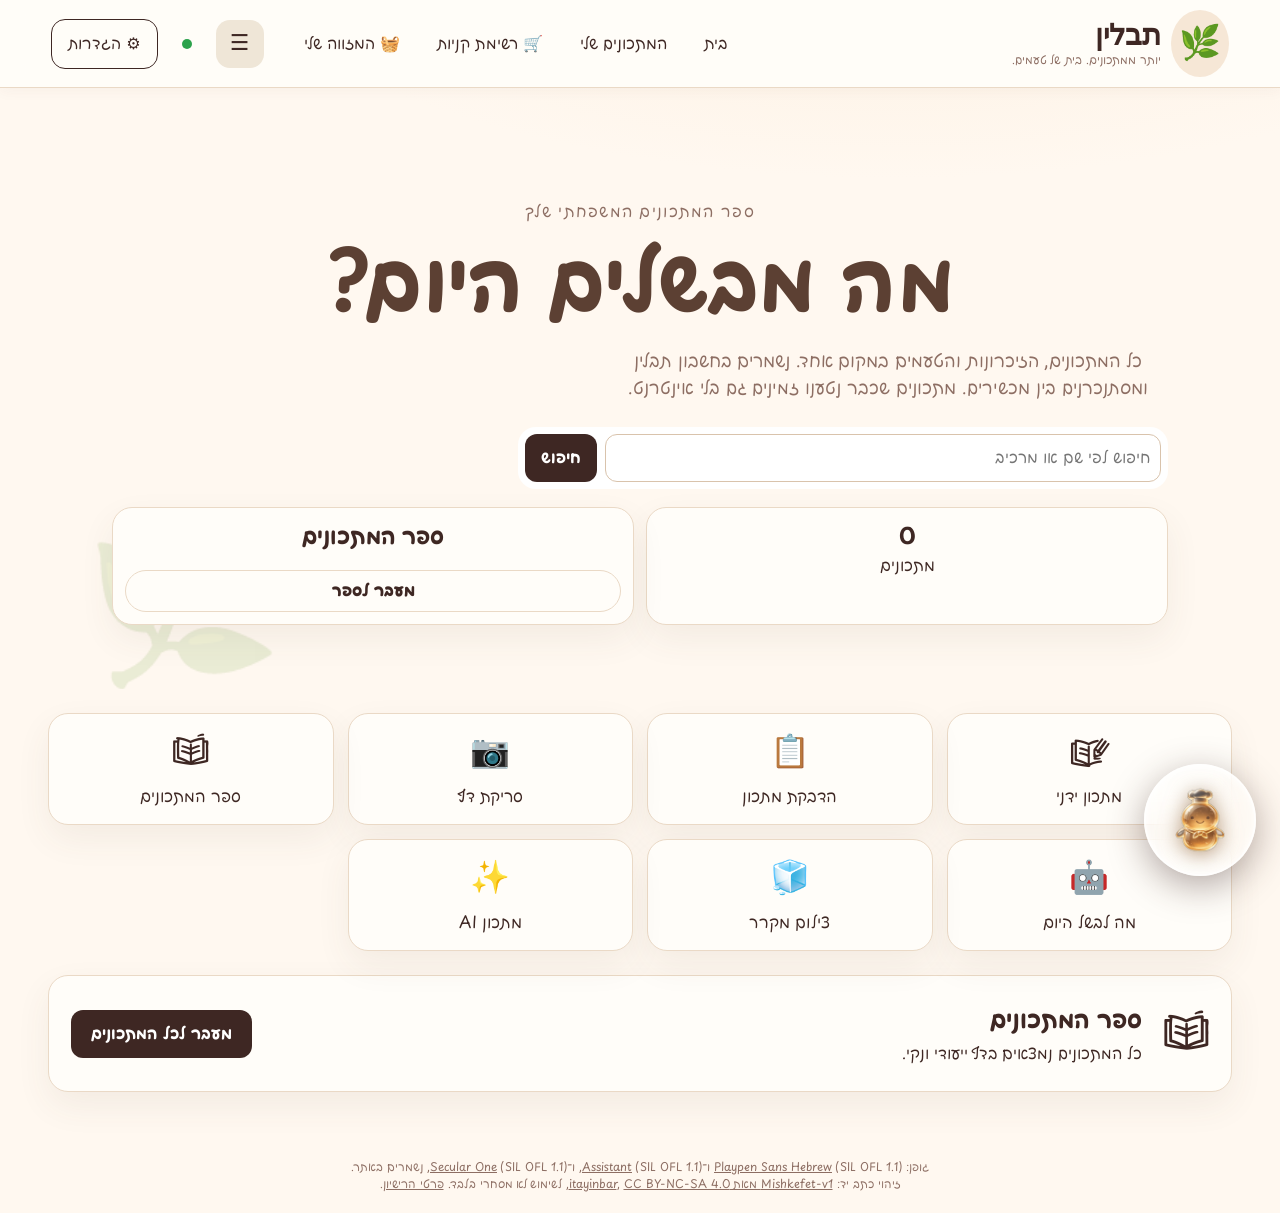
==== public/index.html @ c37a514f "v78 production baseline (deployed 2026-10-04 via wrangler; AI, chat, fridge scan, voice, mascot FAB)" ====
<!doctype html><html lang="he" dir="rtl"><head><meta charset="utf-8"><meta name="viewport" content="width=device-width,initial-scale=1,viewport-fit=cover"><meta name="theme-color" content="#3E2723"><meta name="description" content="תבלין - ספר המתכונים המשפחתי שלך"><title>תבלין | בית של טעמים</title><link rel="manifest" href="4-manifest.webmanifest"><link rel="icon" href="5-icon.svg"><link rel="stylesheet" href="2-style.css?v=79"><link rel="preload" href="fonts/PlaypenSansHebrew.ttf" as="font" type="font/ttf" crossorigin><link rel="preload" href="assets/mascot.webp?v=79" as="image"><link rel="preload" href="assets/mascot-blink.webp?v=79" as="image"></head><body>
<header class="top"><button class="brand" data-view="home" aria-label="בית"><span class="logo">🌿</span><span><b>תבלין</b><small>יותר ממתכונים. בית של טעמים.</small></span></button><nav><button data-view="home">בית</button><button data-view="library">המתכונים שלי</button><button data-view="shopping">🛒 רשימת קניות</button><button data-view="inventory">🧺 המזווה שלי</button></nav><button id="appMenuBtn" class="appMenuBtn" aria-label="תפריט">☰</button><dialog id="appMenu"><div class="appMenuPanel"><div class="dlgHead"><h2>כל האפשרויות</h2><button id="closeAppMenu">✕</button></div><details open><summary>מתכונים</summary><button data-menu-view="library">ספר המתכונים</button><button data-menu-view="planner">🗓️ תכנון ארוחות שבועי</button><button data-menu-view="shopping">רשימת קניות</button><button data-menu-view="inventory">מה יש בבית</button><button data-menu-action="addMenu">הוספת מתכון</button><button data-menu-action="trash">סל המחזור</button></details><details><summary>בישול</summary><button data-menu-action="resume">חזרה לבישול פעיל</button><p>במסך הבישול: כל המתכון, שלב אחרי שלב, הכי מפורט וטיימרים.</p></details><details><summary>כלים</summary><button data-menu-view="backup">גיבוי ושחזור</button><button data-menu-settings>הגדרות וערכות נושא</button></details><details><summary>מצב האפליקציה</summary><button data-menu-network>בדיקת חיבור לרשת</button><p>העיגול הירוק/האדום בראש המסך מציג את מצב החיבור.</p></details></div></dialog><button id="networkStatus" class="networkDot" aria-label="מצב רשת" title="מצב רשת"></button><button id="settingsBtn" class="ghost">⚙ הגדרות</button><button id="installBtn" class="ghost" hidden>התקנה</button></header>
<main id="app" tabindex="-1"><div class="skelWrap" aria-hidden="true"><div class="skel"></div><div class="skel"></div><div class="skel"></div><div class="skel"></div></div><p class="muted">טוען את תבלין…</p></main><div id="toast" role="status"></div>
<button id="aiFab" class="aiFab" aria-label="עוזר חכם — צ׳אט מתכונים"><img src="assets/mascot.webp?v=79" alt="עוזר חכם"></button>
<div id="aiPopup" class="aiPopup" hidden><div class="aiPopupHead"><img src="assets/mascot.webp?v=79" alt="" class="aiPopupMascot"><div><b>אני העוזר החכם</b><small>עוזר רק בענייני מתכונים ואוכל 🍳</small></div><button id="aiPopupClose" aria-label="סגירת צ׳אט">✕</button></div><div id="aiPopupLog" class="chatLog"><div class="bubble ai">היי! אני העוזר החכם של תבלין 🍳<br>אני עוזר <b>רק</b> בענייני מתכונים ואוכל.</div></div><div class="aiPopupInput"><input id="aiPopupField" placeholder="שאלו על מתכונים..." autocomplete="off"><button class="primary" id="aiPopupSend">שליחה</button></div></div>
<dialog id="recipeDialog"><form id="recipeForm"><div class="dlgHead"><h2 id="formTitle">מתכון חדש</h2><button type="button" data-close>← חזרה</button></div><input type="hidden" name="id"><label>שם המתכון *<input name="name" required autocomplete="off"></label><div class="two"><label>סוג<select name="category"><option>ארוחות עיקריות</option><option>דגים</option><option>מרקים</option><option>סלטים ותוספות</option><option>מאפים ופשטידות</option><option>עוגות וקינוחים</option><option>ארוחות בוקר</option><option>ילדים</option><option>שבת וחגים</option><option>אחר</option></select></label><label>זמן בדקות<input name="minutes" type="number" min="0" max="1440" value="30"></label></div><label>תמונה<input name="photo" type="file" accept="image/*"></label><label>מרכיבים - שורה לכל מרכיב *<textarea name="ingredients" rows="7" required></textarea></label><div id="missBox"></div><div class="row"><input id="subInput" placeholder="מרכיב לחיפוש תחליף (למשל: שמנת מתוקה)" autocomplete="off"><button type="button" id="subBtn">💡 תחליפים</button></div><div id="subResult"></div><label>שלבי הכנה - שורה לכל שלב *<textarea name="steps" rows="7" required></textarea></label><label>הערות<textarea name="notes" rows="3"></textarea></label><div class="formActions"><button type="button" class="danger" id="deleteRecipe" hidden>מחיקה</button><button class="primary" type="submit">שמירת המתכון</button></div><p class="autosave">הטיוטה נשמרת אוטומטית במכשיר</p></form></dialog>
<dialog id="pasteDialog"><form id="pasteForm"><div class="dlgHead"><h2>הדבקת מתכון</h2><button type="button" data-close>← חזרה</button></div><p>הדביקו מתכון. לפני השמירה תוכלו לבדוק ולתקן את המבנה.</p><textarea name="raw" rows="16" placeholder="שם המתכון&#10;&#10;מרכיבים:&#10;...&#10;&#10;אופן הכנה:&#10;..." required></textarea><button class="primary">המשך לבדיקה</button></form></dialog>
<dialog id="scanDialog"><form id="scanForm"><div class="dlgHead"><h2>סריקה ובדיקה</h2><button type="button" data-close>← חזרה</button></div><p>התמונה מעובדת במכשיר בלבד. הטקסט הוא טיוטה לעריכה ולא נשמר לפני אישור שלך.</p><div class="scanChoices"><label class="upload">🗂️ בחירת קובץ<input name="scanFile" type="file" accept="image/*"></label><label class="upload">📷 צילום במצלמה<input name="scanCamera" type="file" accept="image/*" capture="environment"></label></div><label><input id="scanHandwriting" type="checkbox"> זה דף בכתב יד - נסה זיהוי ניסיוני (הורדה ראשונה כ-70MB, מומלץ Wi-Fi)</label><img id="scanPreview" alt="תצוגת הדף" hidden><p id="ocrStatus" class="notice" hidden></p><section id="ocrReview" class="ocrReview" hidden></section><label>תמלול אוטומטי - נא לבדוק ולתקן<textarea name="raw" rows="12" placeholder="הקלידו או הדביקו את הטקסט שזוהה. שורות לא ברורות אפשר לסמן ב-?" required></textarea></label><div class="row"><button type="button" class="primary" id="scanAiBtn">✨ ניתוח חכם של הטקסט</button></div><div class="notice">הניתוח החכם מפרק את הטקסט למתכון מובנה אוטומטית. תמיד בודקים ומתקנים לפני שמירה.</div><button class="primary">המשך למסך בדיקה</button></form></dialog>
<dialog id="cookDialog" class="cook"><div id="cookContent"></div></dialog>
<dialog id="aiDialog"><div class="dlgPad"><div class="dlgHead"><h2 id="aiDlgTitle"></h2><button type="button" data-close>✕</button></div><div id="aiDlgBody"></div></div></dialog>
<dialog id="inventoryDialog"><div class="dlgPad"><div class="dlgHead"><h2>🧺 המלאי שלי</h2><button type="button" data-close>✕</button></div><p class="muted">מה יש בבית? ההמלצות והמתכונים ידעו מה חסר.</p><div id="invList"></div><div class="row"><input id="invAdd" placeholder="הוספת מרכיב (למשל: עגבניות)" autocomplete="off"><button class="primary" id="invAddBtn">הוספה</button></div></div></dialog>
<dialog id="settingsDialog"><form id="settingsForm"><div class="dlgHead"><h2>⚙️ הגדרות</h2><button type="button" data-close>← חזרה</button></div>

<section class="setGroup"><h3>👤 חשבון</h3><div id="accountBox"><p class="muted">טוען פרטי חשבון…</p></div></section>

<section class="setGroup"><h3>🤖 בינה מלאכותית</h3><div id="aiSettingsBox"><p class="muted">טוען מצב AI…</p></div></section>

<section class="setGroup"><h3>🎙️ שליטה קולית</h3><div id="voiceSettingsBox"></div></section>

<section class="setGroup"><h3>⏲️ טיימרים</h3><div id="timerSndBox"></div></section>

<section class="setGroup"><h3>🎨 מראה ושפה</h3>
<label class="setRow">ערכת צבעים<select name="theme"><option value="cream">קרם וחום (חדש)</option><option value="raspberry">פטל וגרפיט</option><option value="party">מסיבת קדירה</option><option value="herb">עשבי תיבול</option><option value="spice">תבלינים חמים</option><option value="night">לילה במטבח</option><option value="notebook">מחברת של סבתא</option><option value="modern">סטודיו מודרני</option></select></label>
<label class="setRow"><input type="checkbox" name="largeText"> טקסט גדול ונגיש</label>
<label class="setRow">שפת הממשק<select name="lang"><option value="he">עברית</option><option value="en">English</option></select></label>
</section>

<section class="setGroup"><h3>🧭 קיצורי ניווט</h3>
<p class="muted">"בית" ו"ספר המתכונים" קבועים. בחרו קיצורים נוספים לשורת הניווט העליונה:</p>
<div id="navShortcutsBox"></div>
</section>

<section class="setGroup"><h3>📋 כללי</h3>
<label class="setRow"><input type="checkbox" name="ingredients" checked> מעקב מרכיבים</label>
<label class="setRow"><input type="checkbox" name="shoppingLists" checked> רשימות קניות</label>
<label class="setRow"><input type="checkbox" name="learning"> למידה אישית</label>
<label class="setRow"><input type="checkbox" name="inventory"> מלאי</label>
<label class="setRow"><input type="checkbox" name="offline" checked> הורדה לעבודה לא מקוונת</label>
<label class="setRow"><input type="checkbox" name="notifications" checked> התראות</label>
<label class="setRow"><input type="checkbox" name="timerSounds" checked> צלילי טיימר</label>
<label class="setRow"><input type="checkbox" name="ai"> יכולות AI</label>
</section>

<div class="formActions"><button class="primary big" type="submit">💾 שמירת הגדרות</button></div>
</form></dialog>
<p class="modelCredit">גופן: <a href="fonts/OFL.txt">Playpen Sans Hebrew</a> (SIL OFL 1.1) ו־<a href="fonts/OFL-Assistant.txt">Assistant</a> (SIL OFL 1.1), ו־<a href="fonts/OFL-SecularOne.txt">Secular One</a> (SIL OFL 1.1), נשמרים באתר. <br>זיהוי כתב יד: <a href="https://huggingface.co/itayinbar/Mishkefet-v1" target="_blank" rel="noopener">Mishkefet-v1 מאת itayinbar</a>, <a href="https://creativecommons.org/licenses/by-nc-sa/4.0/" target="_blank" rel="noopener">CC BY-NC-SA 4.0</a>, לשימוש לא מסחרי בלבד. <a href="htr/LICENSE-MODEL.txt">פרטי הרישיון</a>.</p><script src="ocr/tesseract.min.js"></script><script src="feature-flow.js?v=77"></script><script src="feature-users.js?v=77"></script><script src="voice.js?v=78"></script>
<script src="meal-planner.js?v=78"></script>
<script src="fridge-scan.js?v=78"></script>
<script src="ai-recipe.js?v=78"></script>
<script src="timer-sounds.js?v=78"></script>
<script src="3-app.js?v=79"></script></body></html>
---- public/2-style.css ----
:root{--cream:#faf4e8;--paper:#fffdf8;--green:#315b45;--green2:#4f765e;--sage:#dce8d8;--wood:#9b6641;--spice:#c56f36;--ink:#2c2b27;--muted:#726b61;--line:#e5d9c8;--danger:#a13f36;--shadow:0 14px 40px #49372118}*{box-sizing:border-box}body{margin:0;background:var(--cream);color:var(--ink);font-family:Arial,"Noto Sans Hebrew",sans-serif;min-height:100vh}button,input,textarea,select{font:inherit}button{cursor:pointer;border:0;border-radius:14px;padding:.75rem 1rem;color:var(--ink);background:#efe6d7}.top{position:sticky;top:0;z-index:10;min-height:82px;display:flex;align-items:center;gap:24px;padding:10px clamp(16px,4vw,56px);background:#fffdf6eF;backdrop-filter:blur(12px);border-bottom:1px solid var(--line)}.brand{display:flex;align-items:center;gap:10px;background:transparent;padding:0;margin-left:auto;text-align:right}.brand b{font-family:Georgia,serif;font-size:1.8rem;color:var(--green)}.brand small{display:block;color:var(--muted);font-size:.73rem}.logo{font-size:2.1rem;background:var(--sage);border-radius:50%;padding:8px}nav{display:flex;gap:5px}nav button{background:transparent}.ghost{border:1px solid var(--green);color:var(--green);background:transparent}main{max-width:1200px;margin:auto;padding:clamp(18px,4vw,48px)}.hero{background:linear-gradient(125deg,#315b45,#52745b);color:white;border-radius:32px;padding:clamp(28px,6vw,64px);box-shadow:var(--shadow);position:relative;overflow:hidden}.hero:after{content:'🌿';position:absolute;left:3%;bottom:-40px;font-size:10rem;opacity:.13}.eyebrow{letter-spacing:.08em;color:#e5d5af}.hero h1{font-family:Georgia,serif;font-size:clamp(2.1rem,5vw,4.4rem);margin:.2em 0}.hero p{max-width:560px;font-size:1.12rem}.search{display:flex;gap:8px;background:white;border-radius:18px;padding:7px;max-width:650px;margin-top:25px}.search input{border:0;outline:0;flex:1;padding:10px;background:transparent}.primary{background:var(--green);color:white}.hero .primary{background:var(--spice)}.quick{display:grid;grid-template-columns:repeat(4,1fr);gap:14px;margin:24px 0}.quick button{min-height:112px;background:var(--paper);border:1px solid var(--line);box-shadow:0 5px 16px #4937210c;font-size:1.02rem}.quick span{font-size:2rem;display:block;margin-bottom:8px}.sectionHead{display:flex;justify-content:space-between;align-items:center;margin-top:30px}.sectionHead h2,h2{font-family:Georgia,serif}.grid{display:grid;grid-template-columns:repeat(3,1fr);gap:18px}.card{background:var(--paper);border:1px solid var(--line);border-radius:22px;overflow:hidden;box-shadow:0 7px 24px #4937210d}.card .photo{height:175px;background:linear-gradient(135deg,var(--sage),#e9d6bb);display:grid;place-items:center;font-size:4rem;background-size:cover;background-position:center}.cardBody{padding:16px}.card h3{margin:0 0 8px}.meta{color:var(--muted);font-size:.9rem}.cardActions{display:flex;gap:7px;margin-top:14px}.cardActions button{flex:1;padding:.6rem}.empty{text-align:center;background:var(--paper);border:1px dashed #bba98e;border-radius:25px;padding:50px 20px;grid-column:1/-1}.empty .big{font-size:4rem}.chips{display:flex;gap:8px;flex-wrap:wrap;margin:15px 0}.chip.active{background:var(--green);color:white}.statusbar{display:grid;grid-template-columns:repeat(3,1fr);gap:12px;margin-top:18px}.stat{background:#ffffff17;border:1px solid #ffffff28;border-radius:15px;padding:12px}.stat b{font-size:1.4rem;display:block}dialog{border:0;border-radius:24px;padding:0;width:min(680px,94vw);max-height:92vh;background:var(--paper);box-shadow:0 30px 90px #0004}dialog::backdrop{background:#1d261fd0;backdrop-filter:blur(3px)}dialog form,#cookContent{padding:24px;overflow:auto;max-height:92vh}.dlgHead{display:flex;justify-content:space-between;align-items:center}.dlgHead button{background:transparent;font-size:1.2rem}label{display:grid;gap:7px;margin:15px 0;font-weight:700}input,textarea,select{border:1px solid var(--line);border-radius:12px;padding:12px;background:white;color:var(--ink)}textarea{resize:vertical}.two{display:grid;grid-template-columns:1fr 1fr;gap:12px}.formActions{display:flex;justify-content:space-between;gap:10px}.danger{background:#f3d9d5;color:var(--danger)}.autosave,.muted{color:var(--muted);font-size:.85rem}.upload{border:2px dashed #aab9a8;padding:24px;text-align:center;border-radius:16px}#scanPreview{width:100%;max-height:280px;object-fit:contain;border-radius:14px}.notice{background:#fff1cf;border-right:4px solid #d49a30;padding:12px;border-radius:10px}.cook{width:min(900px,96vw)}.cookTop{display:flex;justify-content:space-between;align-items:center}.progress{height:10px;background:#e8dfd1;border-radius:9px;overflow:hidden}.progress i{display:block;background:var(--green);height:100%}.step{font-size:clamp(1.25rem,3vw,2rem);line-height:1.65;padding:28px 8px}.timerBox{background:var(--sage);padding:16px;border-radius:18px;margin:14px 0}.timerTime{font-size:2rem;font-variant-numeric:tabular-nums}.row{display:flex;gap:8px;align-items:center;flex-wrap:wrap}.backupPanel{background:var(--paper);border:1px solid var(--line);border-radius:22px;padding:24px;margin:18px 0}.backupPanel button{margin:5px}.toast,#toast{position:fixed;bottom:20px;right:50%;transform:translateX(50%) translateY(100px);background:#24382c;color:white;padding:13px 20px;border-radius:14px;z-index:30;opacity:0;transition:.25s}#toast.show{opacity:1;transform:translateX(50%) translateY(0)}@media(max-width:760px){.top{min-height:70px}.brand small,nav{display:none}main{padding:14px}.hero{border-radius:22px;padding:28px 20px}.quick{grid-template-columns:1fr 1fr}.quick button{min-height:95px}.grid{grid-template-columns:1fr}.two{grid-template-columns:1fr}.statusbar{grid-template-columns:1fr 1fr}.card .photo{height:150px}}@media(display-mode:standalone){#installBtn{display:none!important}}
.splitOverlay{position:fixed;inset:0;z-index:50;background:var(--cream);padding:18px;display:grid;grid-template-rows:auto 1fr;gap:12px}.splitHead{display:flex;justify-content:space-between;align-items:center}.splitGrid{display:grid;grid-template-columns:1fr 1fr;gap:12px;min-height:0}.splitPane{background:var(--paper);border:1px solid var(--line);border-radius:20px;padding:20px;overflow-y:auto;min-height:0}.splitPane h2{position:sticky;top:-20px;background:var(--paper);padding:14px 0;border-bottom:1px solid var(--line)}@media(max-width:700px){.splitOverlay{padding:8px}.splitGrid{gap:6px}.splitPane{padding:12px}.splitPane h2{top:-12px;font-size:1.1rem}}

body[data-theme="spice"]{--cream:#fff3e5;--green:#7b4631;--green2:#9a5c3b;--sage:#f0d0ad;--spice:#b44c2d}body[data-theme="night"]{--cream:#18231d;--paper:#243229;--green:#8fb996;--green2:#719879;--sage:#33483a;--ink:#f6f0e4;--muted:#c8bfaf;--line:#465749}body.largeText{font-size:120%}

.pickList{display:grid;gap:10px}.pickList button{text-align:right;background:var(--sage);padding:16px}
#cookDialog{width:100vw;max-width:none;height:100vh;max-height:none;border-radius:0;margin:0;padding:0}#cookContent{height:100vh;max-height:none;padding:clamp(18px,4vw,56px);display:flex;flex-direction:column}.cookTop{position:sticky;top:0;background:var(--paper);z-index:2;padding-bottom:12px}.cookModes{display:grid;grid-template-columns:repeat(3,1fr);gap:10px;margin:12px 0 20px}.cookModes button{border:1px solid var(--line)}.cookModes .active{background:var(--green);color:white}.recipeSheet{max-width:900px;width:100%;margin:auto;background:white;border:1px solid var(--line);border-radius:24px;padding:clamp(22px,5vw,60px);font-size:1.15rem;line-height:1.8;overflow:auto}.cookFocus{max-width:900px;width:100%;margin:auto;padding:30px}.cookFocus ul{font-size:1.35rem;line-height:2}.cookFocus.slow{text-align:center}.cookNav{display:flex;justify-content:space-between;align-items:center;gap:10px;padding-top:18px}.cookNav button{min-width:120px}@media(max-width:600px){.cookModes{grid-template-columns:1fr}.cookTop h1{font-size:1.45rem}.cookFocus{padding:18px 4px}.recipeSheet{padding:20px}}
.estimate{font-weight:700;color:var(--green);font-size:1.05rem}.autoTime{background:#fff1cf;border-radius:14px;padding:14px;margin-top:12px;font-size:1.25rem;font-weight:700;text-align:center}@media(max-width:760px){#cookContent{padding:16px}.cookModes{position:sticky;top:82px;z-index:2;background:var(--paper);padding:8px 0}.cookModes button{min-height:54px}.cookNav{position:sticky;bottom:0;background:var(--paper);padding:12px 0}.cookNav button{min-height:54px}.cookFocus .step{font-size:1.55rem}.cookFocus .row button{flex:1;min-height:52px}}
.scanChoices{display:grid;grid-template-columns:1fr 1fr;gap:12px}.scanChoices input{max-width:100%}body,main,dialog,form,.card,.cardBody,.cookFocus,.recipeSheet{min-width:0;max-width:100%}h1,h2,h3,p,li,button,label,.step,.meta,.notice{overflow-wrap:anywhere;word-break:break-word}.cardActions{flex-wrap:wrap}.cardActions button{min-width:min(130px,100%)}@media(max-width:600px){.scanChoices{grid-template-columns:1fr}.upload{padding:20px 12px}.cookModes button,.cookNav button{white-space:normal}}
body[data-theme="notebook"]{--cream:#f3ead8;--paper:#fffaf0;--green:#7d3b32;--green2:#9a5546;--sage:#ead8c1;--wood:#70462c;--spice:#b57a3a;--ink:#30251f;--line:#cbb797;font-family:Georgia,"Noto Serif Hebrew",serif;background-image:repeating-linear-gradient(0deg,transparent 0 31px,#b7d0df55 32px)}body[data-theme="notebook"] button,body[data-theme="notebook"] input,body[data-theme="notebook"] select,body[data-theme="notebook"] textarea{border-radius:4px}body[data-theme="notebook"] .card,body[data-theme="notebook"] .hero,body[data-theme="notebook"] dialog,body[data-theme="notebook"] .backupPanel{border-radius:6px;box-shadow:4px 5px 0 #8d6b4933}body[data-theme="notebook"] .hero{background:#7d3b32}body[data-theme="notebook"] .top{border-bottom:3px double var(--wood)}body[data-theme="modern"]{--cream:#f4f6fa;--paper:#fff;--green:#111827;--green2:#374151;--sage:#e5e7eb;--wood:#6b7280;--spice:#2563eb;--ink:#111827;--muted:#64748b;--line:#d8dee8;font-family:Arial,"Noto Sans Hebrew",sans-serif;letter-spacing:.01em}body[data-theme="modern"] button,body[data-theme="modern"] input,body[data-theme="modern"] select,body[data-theme="modern"] textarea{border-radius:999px}body[data-theme="modern"] .card,body[data-theme="modern"] .hero,body[data-theme="modern"] dialog,body[data-theme="modern"] .backupPanel{border-radius:12px;box-shadow:0 1px 2px #00000012}body[data-theme="modern"] .hero{background:linear-gradient(135deg,#111827,#2563eb);padding-block:80px}body[data-theme="modern"] .card .photo{filter:grayscale(.35)}body[data-theme="modern"] h1,body[data-theme="modern"] h2{font-family:Arial,"Noto Sans Hebrew",sans-serif;font-weight:800}body[data-theme="spice"]{--cream:#fff4e6;--paper:#fffaf2;--green:#8b3e1f;--sage:#f2d3a8;--spice:#d9480f;--line:#e8b982}body[data-theme="spice"] .hero{background:radial-gradient(circle at 20% 20%,#e67700,#8b2c12)}body[data-theme="spice"] .card,body[data-theme="spice"] dialog{border-radius:32px}body[data-theme="night"]{--cream:#101816;--paper:#18231f;--ink:#f3f4ed;--muted:#b7c4bc;--line:#37453e;--sage:#284138}body[data-theme="night"] .top{background:#111b18ee}body[data-theme="night"] .hero{background:linear-gradient(145deg,#0b1512,#294f40)}body[data-theme="night"] input,body[data-theme="night"] textarea,body[data-theme="night"] select{background:#22302b;color:#fff}body[data-theme="night"] .card{box-shadow:0 12px 36px #0008}body[data-theme="herb"] .card,body[data-theme="herb"] .hero{border-radius:28px}
body{font-family:"Trebuchet MS","Arial Hebrew",Arial,sans-serif}.brand b,.hero h1,.sectionHead h2,h2{font-family:Georgia,"Times New Roman",serif}.cookMenu{position:fixed;top:18px;left:50%;transform:translateX(-50%);z-index:8}.cookMenu>button{background:var(--green);color:#fff;box-shadow:var(--shadow)}#cookMenuPanel{position:absolute;top:52px;left:50%;transform:translateX(-50%);width:min(320px,88vw);background:var(--paper);border:1px solid var(--line);border-radius:18px;padding:10px;box-shadow:0 16px 50px #0005}#cookMenuPanel button{display:block;width:100%;margin:5px 0;text-align:right}#cookMenuPanel .active{background:var(--green);color:#fff}@media(max-width:600px){.cookMenu{top:10px}.cookTop{padding-top:54px}}
.libraryCta{display:flex;align-items:center;gap:18px;background:var(--paper);border:1px solid var(--line);border-radius:22px;padding:22px;margin-top:24px}.libraryCta>span{font-size:2.5rem}.libraryCta div{flex:1}.libraryCta h2,.libraryCta p{margin:.2rem}.recipeMenu{position:relative;flex:1}.recipeMenu summary{list-style:none;background:#efe6d7;border-radius:14px;padding:.65rem;text-align:center;cursor:pointer}.recipeMenu div{position:absolute;z-index:5;left:0;top:48px;width:190px;background:var(--paper);padding:8px;border:1px solid var(--line);border-radius:15px;box-shadow:var(--shadow)}.recipeMenu button{display:block;width:100%;margin:4px 0;text-align:right}@media(max-width:600px){.libraryCta{display:grid;text-align:center}.libraryCta button{min-height:54px}.cardActions>.primary{min-height:54px}.recipeMenu div{left:0;max-width:80vw}}
.networkDot{width:18px;height:18px;padding:0;border-radius:50%;border:2px solid white;box-shadow:0 0 0 2px #999}.networkDot.online{background:#2ca24c}.networkDot.offline{background:#d33434}.libraryTools{display:flex;justify-content:space-between;gap:12px;align-items:center}.libraryTools label{display:flex;align-items:center;gap:8px;margin:0}.trashPanel{padding:24px}.trashRow{display:flex;justify-content:space-between;align-items:center;border-bottom:1px solid var(--line);padding:12px}.danger{color:#a13f36}@media(max-width:600px){.libraryTools{align-items:stretch;flex-direction:column}.libraryTools label{justify-content:space-between}}
.addMenuPanel{padding:24px}.addMethods{display:grid;grid-template-columns:1fr 1fr;gap:14px}.addMethods button{min-height:100px;font-size:1.1rem}@media(max-width:600px){.addMethods{grid-template-columns:1fr}.addMethods button{min-height:68px}}
.networkDot{width:11px;height:11px;border:0;box-shadow:none;min-width:11px;padding:0}
header .networkDot{width:10px!important;height:10px!important;min-width:10px!important;min-height:10px!important;padding:0!important;border:0!important;box-shadow:none!important}
/* Mobile library call-to-action: readable in every theme */
.libraryCta{color:var(--ink)!important;background:var(--paper)!important;min-height:0!important}.libraryCta h2,.libraryCta p{color:var(--ink)!important}.libraryCta .primary{width:auto!important;min-width:max-content!important;max-width:100%;white-space:nowrap!important;word-break:normal!important;overflow-wrap:normal!important;padding-inline:20px!important;justify-self:center}.libraryCta>span{line-height:1}body[data-theme="spice"] .libraryCta{background:#fffaf2!important;border-color:#b85c27!important}body[data-theme="spice"] .libraryCta h2,body[data-theme="spice"] .libraryCta p{color:#3a2115!important}body[data-theme="night"] .libraryCta{background:#18231f!important}body[data-theme="night"] .libraryCta h2,body[data-theme="night"] .libraryCta p{color:#f3f4ed!important}@media(max-width:600px){.hero{padding-block:28px!important}.libraryCta{display:flex!important;flex-direction:column;gap:10px!important;padding:20px 16px!important;text-align:center;margin-top:18px!important}.libraryCta .primary{font-size:.95rem;min-height:48px!important}.quick{margin-bottom:16px}}
.appMenuBtn{font-size:1.35rem;padding:.45rem .65rem}.appMenuPanel{padding:22px}.appMenuPanel details{border-bottom:1px solid var(--line);padding:10px 0}.appMenuPanel summary{font-weight:800;font-size:1.1rem;cursor:pointer;padding:10px}.appMenuPanel details>button{display:block;width:100%;text-align:right;margin:6px 0;min-height:48px}.appMenuPanel p{color:var(--muted);line-height:1.5}@media(max-width:600px){#appMenu{width:100vw;height:100vh;max-height:none;border-radius:0}.appMenuPanel{padding:18px}}
.appMenuPanel{overflow:auto;max-height:100vh}.appMenuPanel details>button{white-space:normal;overflow-wrap:normal;word-break:normal}.appMenuPanel summary{display:flex;justify-content:space-between}.appMenuPanel summary::after{content:'▾';margin-right:auto}@media(max-width:600px){.appMenuPanel details>button{display:flex;align-items:center;width:100%;padding:13px 15px;margin:7px 0;text-align:right}.appMenuPanel details{padding:8px 0}.appMenuPanel .dlgHead{position:sticky;top:0;background:var(--paper);z-index:2}}@media(max-width:900px) and (orientation:landscape){.top{min-height:58px;padding-block:6px}.hero{padding:20px!important}.hero h1{font-size:2rem}.quick{grid-template-columns:repeat(4,1fr);margin:12px 0}.quick button{min-height:75px}.quick span{font-size:1.4rem}.libraryCta{flex-direction:row!important;padding:14px!important}.libraryCta>span{font-size:1.8rem}#cookContent{padding:12px 22px}.cookTop{padding-top:40px}.cookModes{margin:4px 0 10px}.cookFocus{padding:12px;overflow:auto}.cookFocus .step{font-size:1.3rem;padding:10px}.timerBox{padding:10px;margin:6px 0}.cookNav{padding:6px 0}.scanChoices{grid-template-columns:1fr 1fr}dialog form{padding:16px;max-height:100vh}.appMenuPanel{max-height:100vh;padding:12px}.appMenuPanel details{padding:2px 0}.appMenuPanel details>button{min-height:38px;margin:3px 0}}
/* Explicit readable surfaces for every card/panel in all themes */
.backupPanel,.empty,.libraryCta,.card,.trashPanel,.addMenuPanel,.appMenuPanel,.recipeSheet,.cookFocus{background:var(--paper)!important;color:var(--ink)!important}.backupPanel h1,.backupPanel h2,.backupPanel h3,.backupPanel p,.backupPanel b,.empty h2,.empty p,.libraryCta h2,.libraryCta p,.card h3,.card p,.trashPanel,.addMenuPanel,.appMenuPanel,.recipeSheet,.cookFocus{color:var(--ink)!important}.backupPanel .primary,.libraryCta .primary,.card .primary{color:#fff!important}.statusbar{grid-template-columns:repeat(2,1fr)}body[data-theme="spice"] .backupPanel,body[data-theme="spice"] .empty,body[data-theme="spice"] .card{background:#fffaf2!important;color:#3a2115!important}body[data-theme="spice"] .backupPanel *,body[data-theme="spice"] .empty *,body[data-theme="spice"] .card h3,body[data-theme="spice"] .card .meta{color:#3a2115!important}body[data-theme="spice"] .backupPanel .primary,body[data-theme="spice"] .card .primary{color:#fff!important}body[data-theme="night"] .backupPanel,body[data-theme="night"] .empty,body[data-theme="night"] .card{background:#18231f!important;color:#f3f4ed!important}body[data-theme="night"] .backupPanel *,body[data-theme="night"] .empty *,body[data-theme="night"] .card h3{color:#f3f4ed!important}
.activeCookStrip{display:flex;align-items:center;gap:6px;background:#fff1f0;border:1px solid #d9534f;border-radius:10px;padding:4px 6px;margin:10px 0;color:#a5211d;max-width:100%}.activeCookStrip button{background:transparent;color:#a5211d;padding:5px 7px;white-space:nowrap;overflow:hidden;text-overflow:ellipsis}.activeCookStrip button:first-child{flex:1;text-align:right}.activeCookStrip .activeClose{flex:0 0 auto;font-weight:900;font-size:1rem}.activeCookStrip b{color:#b8201a}@media(max-width:600px){.activeCookStrip{font-size:.78rem;margin:7px 0}.activeCookStrip button{padding:4px}}
.shoppingList{margin-top:18px}.shoppingItem{display:flex;justify-content:space-between;align-items:center;background:var(--paper);border:1px solid var(--line);padding:12px 16px;margin:8px 0;border-radius:14px}.shoppingItem label{display:flex;align-items:center;gap:10px;margin:0}.shoppingItem.done span{text-decoration:line-through;opacity:.6}.shoppingItem input{width:22px;height:22px}
.recipeBookStat{display:flex;flex-direction:column;gap:8px}.recipeBookStat button{margin-top:auto;padding:7px 10px;background:#fff;color:var(--green);white-space:nowrap;word-break:normal;overflow-wrap:normal}
@media(max-width:600px){.top{display:grid;grid-template-columns:auto auto 1fr auto;gap:10px;padding:10px 14px;min-height:68px}.brand{min-width:0;margin:0;grid-column:4}.brand b{font-size:1.45rem;white-space:nowrap}.brand small{display:none}.logo{font-size:1.35rem;padding:7px}.appMenuBtn{grid-column:2}.networkDot{grid-column:1}.top>#settingsBtn{grid-column:1;padding:8px 10px;font-size:.85rem;white-space:nowrap}.top>#installBtn{display:none!important}.statusbar{grid-template-columns:1fr 1fr}.recipeBookStat button{font-size:.82rem}}
.top{transition:transform .24s ease;will-change:transform}.top.topHidden{transform:translateY(-105%)}
@media(max-width:600px){.top{display:flex;flex-wrap:nowrap;min-height:64px;height:64px;padding:8px 12px;gap:9px}.top nav,.top>#settingsBtn,.top>#installBtn{display:none!important}.top .brand{order:1;margin-inline-end:0;margin-inline-start:auto;display:flex;min-width:0}.top .appMenuBtn{order:2;display:inline-grid}.top .networkDot{order:3;flex:0 0 auto}.top dialog{order:4}.brand b{font-size:1.35rem}.logo{font-size:1.2rem;padding:6px}}
.recipeBookStat .bookDirect{display:block;margin-top:8px;width:100%;padding:8px 12px;border-radius:999px;background:var(--paper);color:var(--ink);font-weight:800;text-align:center;text-decoration:none;border:1px solid var(--line)}
@media(max-width:600px){body>.top{box-sizing:border-box;display:grid!important;grid-template-columns:minmax(0,1fr) 40px 18px 96px;align-items:center;flex-wrap:nowrap;height:64px!important;min-height:64px!important;max-height:64px!important;padding:8px 12px!important;gap:8px!important;overflow:visible}body>.top>.brand{grid-column:1!important;display:flex!important;order:initial!important;margin:0!important;min-width:0!important;justify-self:start}body>.top>.appMenuBtn{grid-column:2!important;display:grid!important;order:initial!important;width:40px!important;height:40px!important;padding:0!important;margin:0!important}body>.top>.networkDot{grid-column:3!important;display:block!important;order:initial!important;margin:0!important}body>.top>#settingsBtn{grid-column:4!important;display:inline-flex!important;justify-content:center!important;order:initial!important;margin:0!important;padding:7px 8px!important;font-size:.78rem!important;width:96px!important;white-space:nowrap}body>.top>#installBtn,body>.top>nav{display:none!important}body>.top>dialog{position:fixed}.recipeBookStat .bookDirect{font-size:.82rem}}
#recipeViewDialog{width:min(760px,94vw);max-height:92vh;padding:0}.recipeViewPanel{padding:clamp(18px,4vw,36px);background:var(--paper);color:var(--ink)}.recipeViewPanel section{margin-block:22px}.recipeViewPanel li{margin-block:9px;line-height:1.6}.recipeViewPhoto{height:min(280px,35vh);background-position:center;background-size:cover;border-radius:18px;margin-block:14px}.recipeViewActions{position:sticky;bottom:0;display:flex;gap:12px;background:var(--paper);padding-top:14px}.recipeViewActions button{flex:1}.recipeViewPanel .primary{color:#fff!important}@media(max-width:600px){#recipeViewDialog{width:100vw;height:100vh;max-height:none;border-radius:0;margin:0}.recipeViewPanel{min-height:100%;padding:18px}.recipeViewActions{padding-bottom:max(12px,env(safe-area-inset-bottom))}}
.cardView{display:block;width:100%;padding:0;border:0;background:transparent;color:inherit;text-align:inherit}.cardView .primary{display:inline-block;padding:9px 20px;border-radius:12px;background:var(--green);color:#fff!important;font-weight:800;margin-top:12px}.recipeViewHead{display:grid;grid-template-columns:auto 1fr auto;gap:12px;align-items:start}.recipeViewMenu{position:relative}.recipeViewMenuBtn,#recipeViewMenuBtn{font-size:1.3rem}.recipeViewMenu #recipeViewMenuPanel{position:absolute;top:calc(100% + 6px);left:0;z-index:8;min-width:220px;padding:8px;background:var(--paper);border:1px solid var(--line);border-radius:14px;box-shadow:var(--shadow)}#recipeViewMenuPanel button{display:block;width:100%;text-align:right;margin:3px 0}.recipeViewHead h1{margin-block:4px}@media(max-width:600px){.recipeViewHead{grid-template-columns:auto 1fr auto}.recipeViewHead .eyebrow{font-size:.72rem}.recipeViewHead h1{font-size:1.35rem}}
.hero::after{pointer-events:none!important}.hero .statusbar,.hero .recipeBookStat,.hero .bookDirect{position:relative;z-index:2;pointer-events:auto}.hero .bookDirect{touch-action:manipulation}
.ocrReview{margin:12px 0;padding:14px;border:1px solid var(--line);border-radius:14px;background:var(--paper);color:var(--ink)}.ocrReview h3{margin:0 0 8px}.ocrGood{color:#287a46;font-weight:800}.ocrMissing{color:#b42318!important;background:#fee4e2;border-right:4px solid #b42318;padding:10px;border-radius:8px;font-weight:800}.ocrReview[hidden]{display:none}

.modelCredit{font-size:.72rem;color:var(--muted,#666);padding:8px 16px;text-align:center}.modelCredit a{color:inherit;text-decoration:underline}

.historyDialog{width:min(600px,92vw);background:var(--paper);color:var(--ink);padding:24px;border-radius:18px}.historyList ol{padding-inline-start:24px}.historyList li{padding:12px 0;border-bottom:1px solid var(--line);display:flex;justify-content:space-between;gap:12px;flex-wrap:wrap}

.duplicateDialog{width:min(530px,92vw);background:var(--paper);color:var(--ink);padding:24px;border-radius:18px}.duplicateDialog .row{display:flex;gap:10px;flex-wrap:wrap}.duplicateDialog button{min-height:44px}
.selectRecipe{display:flex;gap:8px;align-items:center;font-weight:700;padding:8px;margin:0}.selectRecipe input{width:20px;height:20px}.libraryTools .row{margin:10px 0}.libraryTools button{white-space:normal}
.card{position:relative}.favToggle{position:absolute;top:10px;left:10px;border-radius:50%;min-width:44px;min-height:44px;font-size:1.6rem;color:#a13f36;background:#fffdf8e8;box-shadow:0 2px 8px #0002}.favToggle[aria-pressed=true]{color:#b13b37}
.importPreviewPanel{padding:24px;max-height:90vh;overflow:auto}.importPreviewNames{max-height:240px;overflow:auto;background:#fff;padding:12px;border:1px solid var(--line);border-radius:12px;margin:14px 0}.importPreviewNames div{padding:5px;border-bottom:1px solid var(--line)}.importPreviewDialog label{display:flex;align-items:center;gap:9px;font-weight:400}.importPreviewDialog input{width:20px;height:20px}
.backupUpload{display:inline-flex;flex-direction:column;align-items:flex-start;gap:8px;font-weight:700;margin:12px 0}.backupUpload input{max-width:100%;font-size:.9rem}
.inventoryForm{display:grid;grid-template-columns:repeat(3,minmax(0,1fr));gap:12px;background:var(--paper);padding:18px;border:1px solid var(--line);border-radius:16px}.inventoryForm label{margin:0}.inventoryForm button{align-self:end}.inventoryRow{display:flex;align-items:center;justify-content:space-between;border-bottom:1px solid var(--line);gap:10px;padding:8px 0}.inventoryRow small{display:block;color:var(--muted)}@media(max-width:680px){.inventoryForm{grid-template-columns:1fr}}

/* ===== v73: warm cream theme (default), self-hosted Playpen Sans Hebrew (SIL OFL) ===== */
@font-face{font-family:"Playpen Sans Hebrew";src:url(fonts/PlaypenSansHebrew.ttf) format("truetype");font-weight:100 800;font-display:swap}
body[data-theme="cream"]{--cream:#FFF8F0;--paper:#FFFDF9;--green:#3E2723;--green2:#5C4033;--sage:#F6E7D6;--wood:#A1887F;--spice:#D4A574;--ink:#3E2723;--muted:#8D6E63;--line:#EAD9C6;--shadow:0 14px 35px #5c403312;font-family:"Playpen Sans Hebrew",system-ui,sans-serif;background:radial-gradient(1200px 500px at 70% -10%,#fdeedd 0,transparent 60%),#FFF8F0;color:#3E2723}
body[data-theme="cream"] h1,body[data-theme="cream"] h2,body[data-theme="cream"] h3{font-family:"Playpen Sans Hebrew",system-ui,sans-serif;color:#5C4033;font-weight:700}
body[data-theme="cream"] .top{background:#FFFDF9ee!important;border-bottom:1px solid #EAD9C6!important;box-shadow:0 2px 14px #5c40330d}
body[data-theme="cream"] .hero h1{font-size:clamp(2.6rem,9vw,5.2rem);line-height:1.08;color:#5C4033;letter-spacing:-.01em}
body[data-theme="cream"] .hero{background:transparent!important;color:#3E2723!important;text-align:center;box-shadow:none!important}
body[data-theme="cream"] .hero p,body[data-theme="cream"] .hero .eyebrow{color:#8D6E63!important}
body[data-theme="cream"] .primary,body[data-theme="cream"] button.primary{background:#3E2723!important;color:#fff!important;border-radius:12px!important;font-weight:700;box-shadow:none}
body[data-theme="cream"] .card,body[data-theme="cream"] .quick button,body[data-theme="cream"] .libraryCta,body[data-theme="cream"] .stat,body[data-theme="cream"] .recipeViewPanel,body[data-theme="cream"] .cookFocus,body[data-theme="cream"] .recipeSheet{border-radius:20px!important;border:1px solid #EAD9C6!important;box-shadow:0 14px 35px #5c403312!important;background:#FFFDF9!important}
body[data-theme="cream"] .quick button{transition:transform .15s ease,box-shadow .15s ease}
body[data-theme="cream"] .quick button:hover,body[data-theme="cream"] .card:hover{transform:translateY(-2px)}
body[data-theme="cream"] input,body[data-theme="cream"] select,body[data-theme="cream"] textarea{border-radius:12px;border:1px solid #D9C3AC;background:#fff;font-family:inherit;color:#3E2723}
body[data-theme="cream"] .eyebrow{color:#8D6E63}
body[data-theme="cream"] dialog{border-radius:22px;background:#FFFDF9;color:#3E2723}
body[data-theme="cream"] .progress i{background:#D4A574}

/* tap-to-start timers */
.durBtn{display:inline;font:inherit;font-weight:700;border:1.5px dashed #D4A574!important;background:#FFF1DF!important;color:#5C4033!important;border-radius:999px!important;padding:.05em .55em!important;min-height:0!important;cursor:pointer;margin-inline:.1em;white-space:nowrap}
.durBtn:hover,.durBtn:focus-visible{background:#D4A574!important;color:#3E2723!important;outline:2px solid #3E2723}
#timerDock{inset:auto 0 0 0;margin:0 auto 12px;width:min(520px,94vw);background:transparent;border:0;padding:0;display:flex;flex-direction:column;gap:8px;overflow:visible}
#timerDock:not(:popover-open){display:none}
.tdRow{display:flex;align-items:center;gap:8px;background:#3E2723;color:#fff;border-radius:16px;padding:10px 12px;box-shadow:0 10px 30px #3e272366}
.tdRow button{min-height:36px!important;min-width:36px;padding:0 8px!important;border-radius:10px!important;background:#ffffff22!important;color:#fff!important;border:0!important;font-size:1rem}
.tdTime{font-size:1.5rem;font-variant-numeric:tabular-nums;min-width:4.2ch;direction:ltr;text-align:center}
.tdLbl{flex:1;font-size:.85rem;opacity:.85;overflow:hidden;text-overflow:ellipsis;white-space:nowrap}
.tdDone{background:#B3402F;animation:tdPulse 1s infinite}
@keyframes tdPulse{50%{transform:scale(1.02)}}

/* flow view */
.viewToggle{display:flex;gap:8px;justify-content:center;margin:14px 0}
.viewToggle button{background:#FFFDF9!important;border:1px solid #D4A574!important;color:#5C4033!important;border-radius:12px!important;font-weight:700}
.flowWrap{display:flex;flex-direction:column;align-items:center;gap:0;padding:6px 0 18px}
.flowWrap.flowH{flex-direction:row;overflow-x:auto;align-items:stretch;padding:10px 4px 18px;scroll-snap-type:x proximity}
.flowNode{display:flex;justify-content:center;width:100%;scroll-snap-align:center}
.flowWrap.flowH .flowNode{width:auto;flex:0 0 min(280px,78vw)}
.flowCard{position:relative;width:min(520px,100%);background:#FFFDF9;border:2px solid #A1887F;border-radius:20px;padding:16px 16px 14px;box-shadow:0 14px 35px #5c403312;text-align:start}
.flowCard h3{margin:2px 0 6px;font-size:1.15rem}.flowCard p{margin:0 0 8px;line-height:1.7}
.flowEmoji{font-size:1.8rem;line-height:1}
.flowNum{position:absolute;inset-block-start:12px;inset-inline-end:14px;font-size:.78rem;color:#8D6E63;background:#F6E7D6;border-radius:999px;padding:2px 10px}
.flowPrep{border-style:dashed}
.flowIngs{display:flex;flex-direction:column;gap:4px;border-top:1px dotted #BCAAA4;padding-top:8px;margin-top:6px}
.flowIng{display:flex;gap:8px;align-items:center;font-size:.95rem;cursor:pointer}
.flowIng.on span{text-decoration:line-through;opacity:.55}
.flowIng input{width:18px;height:18px;accent-color:#3E2723}
.flowArrow{display:flex;flex-direction:column;align-items:center;min-height:54px;justify-content:center;position:relative;width:100%}
.flowArrow::before{content:"";width:0;height:34px;border-inline-start:2px dashed #A1887F}
.flowArrow::after{content:"";width:0;height:0;border-inline:6px solid transparent;border-top:9px solid #A1887F}
.flowArrow span{position:absolute;inset-inline-start:calc(50% + 14px);font-size:.82rem;color:#8D6E63;white-space:nowrap}
.flowWrap.flowH .flowArrow{width:56px;min-height:0;flex:0 0 56px;flex-direction:row;align-self:center}
.flowWrap.flowH .flowArrow::before{width:30px;height:0;border-inline-start:0;border-top:2px dashed #A1887F}
.flowWrap.flowH .flowArrow::after{border-inline:0;border-block:6px solid transparent;border-inline-end:9px solid #A1887F;border-top-color:transparent}
.flowWrap.flowH .flowArrow span{inset-inline-start:auto;inset-block-start:calc(50% - 26px)}
@media (prefers-reduced-motion:reduce){.tdDone{animation:none}.quick button{transition:none}}
body[data-theme="cream"] .search .primary,body[data-theme="cream"] #homeSearchBtn{white-space:nowrap;min-width:84px;writing-mode:horizontal-tb}

/* v73b: flow layout closer to a step-box diagram (boxes, ingredients under each box, dashed arrows with minutes) */
.flowCard{width:100%;padding:12px 14px;border-radius:16px}
.flowNode{flex-direction:column;align-items:center;gap:6px}
.flowNode .flowCard{max-width:520px}
.flowNode>.flowIngs{border-top:0;padding-top:0;margin-top:0;width:min(520px,100%);padding-inline:6px}
.flowIng{font-size:.9rem;color:#5C4033}
.flowIng input{width:16px;height:16px}
.flowWrap.flowH{flex-direction:row;flex-wrap:wrap;justify-content:center;align-items:flex-start;gap:14px 0;overflow:visible;padding:14px 0 24px}
.flowWrap.flowH .flowNode{flex:0 0 220px;width:220px}
.flowWrap.flowH .flowNode .flowCard{max-width:220px;min-height:150px}
.flowWrap.flowH .flowNode>.flowIngs{width:220px}
.flowWrap.flowH .flowArrow{flex:0 0 64px;width:64px;min-height:0;height:90px;align-self:flex-start;margin-top:30px}
.flowWrap.flowH .flowArrow span{inset-block-start:-22px;inset-inline-start:50%;transform:translateX(50%);font-size:.8rem}
html[dir=rtl] .flowWrap.flowH .flowArrow span{transform:translateX(50%)}
.flowWrap.flowH .flowArrow::after{border-inline-end:9px solid #A1887F;border-block:6px solid transparent;border-top-color:transparent}
#recipeViewDialog:has(#flowView:not([hidden])){width:min(1120px,96vw)}
@media(max-width:899px){#recipeViewDialog:has(#flowView:not([hidden])){width:min(760px,96vw)}}

/* ===== v73c: "פטל וגרפיט" theme - raspberry pills, graphite header, white cards. Self-hosted Assistant font (SIL OFL). ===== */
@font-face{font-family:"Assistant";src:url(fonts/Assistant.ttf) format("truetype");font-weight:200 800;font-display:swap}
body[data-theme="raspberry"]{--cream:#FFFFFF;--paper:#FFFFFF;--green:#C24B7E;--green2:#A93C69;--sage:#FFF0F6;--wood:#292C33;--spice:#C24B7E;--ink:#292C33;--muted:#6B6F7A;--line:#ECE7EA;--shadow:0 8px 24px #292c3314;font-family:"Assistant",system-ui,sans-serif;background:#F9F9F9;color:#292C33}
body[data-theme="raspberry"] h1,body[data-theme="raspberry"] h2,body[data-theme="raspberry"] h3{font-family:"Assistant",system-ui,sans-serif;color:#292C33;font-weight:800}
body[data-theme="raspberry"] .top{background:#292C33!important;color:#fff!important;border-bottom:0!important;box-shadow:0 4px 18px #292c3333}
body[data-theme="raspberry"] .top *{color:#fff}
body[data-theme="raspberry"] .top nav button{background:transparent!important;color:#fff!important;font-weight:600}
body[data-theme="raspberry"] .top nav button:hover{color:#FFB7D2!important}
body[data-theme="raspberry"] .top .ghost,body[data-theme="raspberry"] #settingsBtn{background:#C24B7E!important;color:#fff!important;border:0!important;border-radius:999px!important}
body[data-theme="raspberry"] .logo{background:#fff!important;border-radius:50%}
body[data-theme="raspberry"] .hero{background:#FFF0F6!important;color:#292C33!important;border-radius:22px;box-shadow:none!important;text-align:center}
body[data-theme="raspberry"] .hero h1{color:#292C33;font-weight:800;font-size:clamp(2rem,6vw,3.4rem)}
body[data-theme="raspberry"] .hero p,body[data-theme="raspberry"] .hero .eyebrow{color:#6B6F7A!important}
body[data-theme="raspberry"] .primary,body[data-theme="raspberry"] button.primary{background:#C24B7E!important;color:#fff!important;border-radius:999px!important;font-weight:700;box-shadow:none}
body[data-theme="raspberry"] .primary:hover{background:#A93C69!important}
body[data-theme="raspberry"] .card,body[data-theme="raspberry"] .quick button,body[data-theme="raspberry"] .libraryCta,body[data-theme="raspberry"] .stat,body[data-theme="raspberry"] .recipeViewPanel,body[data-theme="raspberry"] .cookFocus,body[data-theme="raspberry"] .recipeSheet{border-radius:16px!important;border:1px solid #ECE7EA!important;box-shadow:0 8px 24px #292c3312!important;background:#fff!important}
body[data-theme="raspberry"] .chip{border-radius:999px!important;background:#fff!important;border:1.5px solid #C24B7E!important;color:#C24B7E!important;font-weight:700}
body[data-theme="raspberry"] .chip.active{background:#C24B7E!important;color:#fff!important}
body[data-theme="raspberry"] input,body[data-theme="raspberry"] select,body[data-theme="raspberry"] textarea{border-radius:12px;border:1.5px solid #D8D2D6;background:#fff;font-family:inherit;color:#292C33}
body[data-theme="raspberry"] .eyebrow{color:#C24B7E;font-weight:700}
body[data-theme="raspberry"] dialog{border-radius:20px;background:#fff;color:#292C33}
body[data-theme="raspberry"] .progress i{background:#C24B7E}
body[data-theme="raspberry"] .durBtn{border-color:#C24B7E!important;background:#FFF0F6!important;color:#A93C69!important}
body[data-theme="raspberry"] .durBtn:hover{background:#C24B7E!important;color:#fff!important}
body[data-theme="raspberry"] .flowCard{border-color:#C24B7E;box-shadow:0 8px 24px #292c3312}
body[data-theme="raspberry"] .flowNum{background:#FFF0F6;color:#A93C69}
body[data-theme="raspberry"] .flowArrow::before{border-color:#C24B7E}body[data-theme="raspberry"] .flowArrow::after{border-top-color:#C24B7E}
body[data-theme="raspberry"] .flowWrap.flowH .flowArrow::before{border-top-color:#C24B7E}body[data-theme="raspberry"] .flowWrap.flowH .flowArrow::after{border-inline-end-color:#C24B7E}
body[data-theme="raspberry"] .viewToggle button{border-color:#C24B7E!important;color:#C24B7E!important;border-radius:999px!important}
body[data-theme="raspberry"] .tdRow{background:#292C33}
body[data-theme="raspberry"] .flowIng input{accent-color:#C24B7E}
body[data-theme="raspberry"] .top .menuBtn,body[data-theme="raspberry"] .top #menuBtn,body[data-theme="raspberry"] .top button:not(#settingsBtn){background:transparent!important;border:1px solid #ffffff55!important}

/* ===== v73d: tablet cooking layout - whole recipe on one screen, no scrolling where it fits ===== */
@media (min-width:700px) and (max-width:1400px){
 #cookDialog{width:100vw!important;max-width:100vw!important;height:100dvh!important;max-height:100dvh!important;margin:0!important;border-radius:0!important;overflow:hidden!important;padding:10px 18px!important}
 #cookDialog .cookTop{margin:0 0 4px}
 #cookDialog .cookTop h1{font-size:clamp(1.3rem,3vw,2rem);margin:0}
 #cookDialog .cookTop .eyebrow{display:none}
 #cookDialog .recipeSheet{display:grid;grid-template-columns:minmax(0,.8fr) minmax(0,1.4fr);grid-template-rows:auto 1fr;column-gap:26px;align-content:start;font-size:var(--cookFit,22px);line-height:1.35;border:0!important;box-shadow:none!important;padding:0!important;background:transparent!important}
 #cookDialog .recipeSheet h3{margin:.2em 0 .3em;font-size:1.05em}
 #cookDialog .recipeSheet>h3:nth-of-type(1),#cookDialog .recipeSheet>ul{grid-column:1}
 #cookDialog .recipeSheet>h3:nth-of-type(2),#cookDialog .recipeSheet>ol{grid-column:2}
 #cookDialog .recipeSheet>ul{grid-row:2;margin:0;padding-inline-start:1.1em}
 #cookDialog .recipeSheet>ol{grid-row:2;margin:0;padding-inline-start:1.3em}
 #cookDialog .recipeSheet>h3:nth-of-type(1){grid-row:1}#cookDialog .recipeSheet>h3:nth-of-type(2){grid-row:1}
 #cookDialog .recipeSheet li{margin:0 0 .35em}
 #cookDialog .recipeSheet>h3:nth-of-type(3),#cookDialog .recipeSheet>p{display:none}
 #cookDialog .cookFocus .step{font-size:clamp(1.8rem,4.2vw,3rem);line-height:1.35}
 #cookDialog .cookNav button,#cookDialog .cookTop button{min-height:52px;font-size:1.1rem}
}

/* v73e: calmer category chips - one scrollable row, smaller pills, even spacing */
.chips.catRow{display:flex!important;flex-wrap:nowrap!important;overflow-x:auto;gap:8px;padding:2px 2px 10px;margin:10px 0 6px;scrollbar-width:none;-webkit-overflow-scrolling:touch;scroll-snap-type:x proximity}
.chips.catRow::-webkit-scrollbar{display:none}
.chips.catRow .chip{flex:0 0 auto;white-space:nowrap;padding:8px 16px;font-size:.95rem;scroll-snap-align:start}
@media (min-width:900px){.chips.catRow{flex-wrap:wrap!important;overflow:visible}}

/* v73e: flow view inside cook mode - the whole diagram fits one screen (zoom is fitted by feature-flow.js) */
#cookDialog .cookFlowBox{display:block;padding:0;overflow:hidden}
#cookDialog .cookFlowBox .flowWrap{display:flex!important;flex-direction:row!important;flex-wrap:wrap!important;justify-content:center;align-items:flex-start;gap:8px 0;overflow:visible!important;padding:4px 0!important;width:100%}
#cookDialog .cookFlowBox .flowNode{flex:0 0 210px!important;width:210px!important;scroll-snap-align:none}
#cookDialog .cookFlowBox .flowNode .flowCard{max-width:210px!important;min-height:0!important}
#cookDialog .cookFlowBox .flowNode>.flowIngs{width:210px!important}
#cookDialog .cookFlowBox .flowArrow{flex:0 0 56px!important;width:56px!important;height:80px!important;min-height:0!important;margin-top:26px;align-self:flex-start;flex-direction:row}
#cookDialog .cookFlowBox .flowArrow::before{width:28px;height:0;border-inline-start:0;border-top:2px dashed #A1887F}
#cookDialog .cookFlowBox .flowArrow::after{border-inline:0;border-block:6px solid transparent;border-inline-end:9px solid #A1887F;border-top-color:transparent}
#cookDialog .cookFlowBox .flowArrow span{inset-inline-start:50%;inset-block-start:-22px;transform:translateX(50%);font-size:.8rem}

/* ===== v73f: "מסיבת קדירה" - loud, playful cartoon look (thick outlines, offset shadows, bright colours). Fonts: Secular One + Assistant (SIL OFL), local. ===== */
@font-face{font-family:"Secular One";src:url(fonts/SecularOne.ttf) format("truetype");font-display:swap}
body[data-theme="party"]{--cream:#FFE9A8;--paper:#FFFFFF;--green:#FF5A36;--green2:#E2431F;--sage:#CFF3EA;--wood:#1F1B2E;--spice:#FF5A36;--ink:#1F1B2E;--muted:#4A4560;--line:#1F1B2E;--shadow:5px 5px 0 #1F1B2E;font-family:"Assistant",system-ui,sans-serif;font-weight:600;background:#FFD23F radial-gradient(#ffffff55 2px,transparent 2.5px) 0 0/22px 22px;color:#1F1B2E}
body[data-theme="party"] h1,body[data-theme="party"] h2,body[data-theme="party"] h3,body[data-theme="party"] .flowNum,body[data-theme="party"] .logo+div{font-family:"Secular One","Assistant",sans-serif;font-weight:400;color:#1F1B2E;letter-spacing:.01em}
body[data-theme="party"] .top{background:#2EC4B6!important;color:#1F1B2E!important;border-bottom:4px solid #1F1B2E!important;box-shadow:0 5px 0 #1F1B2E}
body[data-theme="party"] .top *{color:#1F1B2E}
body[data-theme="party"] .top nav button{background:#fff!important;border:3px solid #1F1B2E!important;border-radius:14px!important;font-weight:800;box-shadow:3px 3px 0 #1F1B2E;transform:rotate(-1.2deg)}
body[data-theme="party"] .top nav button:nth-child(even){transform:rotate(1.2deg)}
body[data-theme="party"] .top nav button:hover{background:#FFD23F!important}
body[data-theme="party"] .hero{background:#FF8FAB!important;color:#1F1B2E!important;border:4px solid #1F1B2E;border-radius:26px;box-shadow:8px 8px 0 #1F1B2E!important;position:relative}
body[data-theme="party"] .hero::after{content:"🍳 🧅 🌶️ 🧀";position:absolute;inset-block-start:-18px;inset-inline-end:18px;background:#fff;border:3px solid #1F1B2E;border-radius:999px;padding:2px 14px;font-size:1.2rem;transform:rotate(3deg)}
body[data-theme="party"] .hero h1{font-size:clamp(2rem,6vw,3.4rem);text-shadow:3px 3px 0 #fff}
body[data-theme="party"] .hero p,body[data-theme="party"] .hero .eyebrow{color:#1F1B2E!important}
body[data-theme="party"] .primary,body[data-theme="party"] button.primary{background:#FF5A36!important;color:#fff!important;border:3px solid #1F1B2E!important;border-radius:16px!important;font-weight:800;box-shadow:4px 4px 0 #1F1B2E;transition:transform .12s}
body[data-theme="party"] .primary:hover{transform:translate(-2px,-2px) rotate(-1deg)}
body[data-theme="party"] .primary:active{transform:translate(3px,3px);box-shadow:1px 1px 0 #1F1B2E}
body[data-theme="party"] button:not(.primary):not(.chip){border:3px solid #1F1B2E;border-radius:14px;background:#fff;color:#1F1B2E;font-weight:800;box-shadow:3px 3px 0 #1F1B2E}
body[data-theme="party"] .card,body[data-theme="party"] .quick button,body[data-theme="party"] .libraryCta,body[data-theme="party"] .stat,body[data-theme="party"] .recipeViewPanel,body[data-theme="party"] .cookFocus,body[data-theme="party"] .recipeSheet,body[data-theme="party"] dialog{background:#fff!important;border:4px solid #1F1B2E!important;border-radius:22px!important;box-shadow:6px 6px 0 #1F1B2E!important}
body[data-theme="party"] .card:nth-child(3n+1){transform:rotate(-.8deg)}body[data-theme="party"] .card:nth-child(3n+2){transform:rotate(.6deg)}
body[data-theme="party"] .card:hover{transform:rotate(0) translateY(-3px)}
body[data-theme="party"] .chip{border:3px solid #1F1B2E!important;border-radius:999px!important;background:#fff!important;color:#1F1B2E!important;font-weight:800;box-shadow:2px 2px 0 #1F1B2E}
body[data-theme="party"] .chip.active{background:#7B2FF7!important;color:#fff!important}
body[data-theme="party"] input,body[data-theme="party"] select,body[data-theme="party"] textarea{border:3px solid #1F1B2E;border-radius:14px;background:#fff;color:#1F1B2E;font-family:inherit;font-weight:600}
body[data-theme="party"] .eyebrow{color:#7B2FF7;font-weight:800}
body[data-theme="party"] .durBtn{background:#FFD23F!important;border:3px solid #1F1B2E!important;color:#1F1B2E!important;box-shadow:2px 2px 0 #1F1B2E;animation:partyWobble 2.6s ease-in-out infinite}
@keyframes partyWobble{0%,100%{transform:rotate(-2deg)}50%{transform:rotate(2deg)}}
@media (prefers-reduced-motion:reduce){body[data-theme="party"] .durBtn{animation:none}body[data-theme="party"] .card,body[data-theme="party"] .top nav button{transform:none!important}}
body[data-theme="party"] .flowCard{border:4px solid #1F1B2E;box-shadow:5px 5px 0 #1F1B2E;background:#fff}
body[data-theme="party"] .flowNum{background:#2EC4B6;color:#1F1B2E;border:2px solid #1F1B2E}
body[data-theme="party"] .flowArrow::before{border-color:#1F1B2E}body[data-theme="party"] .flowArrow::after{border-top-color:#1F1B2E}
body[data-theme="party"] .flowWrap.flowH .flowArrow::before{border-top-color:#1F1B2E}body[data-theme="party"] .flowWrap.flowH .flowArrow::after{border-inline-end-color:#1F1B2E}
body[data-theme="party"] .tdRow{background:#7B2FF7;color:#fff}
body[data-theme="party"] .progress i{background:#FF5A36}

/* ===== v73f: night display - warm low-glare dark, readable in cook mode and for the new timers/flow ===== */
body[data-theme="night"]{--cream:#15120F;--paper:#201B17;--green:#E8B76B;--green2:#D49A45;--sage:#2E2822;--wood:#8A7A68;--spice:#E8B76B;--ink:#F1E7D8;--muted:#BDAF9C;--line:#3B332B;--shadow:0 10px 28px #00000066;background:#15120F!important;color:#F1E7D8;font-family:"Assistant",system-ui,sans-serif}
body[data-theme="night"] h1,body[data-theme="night"] h2,body[data-theme="night"] h3{color:#F6EBDA}
body[data-theme="night"] .top{background:#1B1612ee!important;border-bottom:1px solid #3B332B!important;color:#F1E7D8!important}
body[data-theme="night"] .top *{color:#F1E7D8}
body[data-theme="night"] .hero{background:#201B17!important;color:#F1E7D8!important;border:1px solid #3B332B}
body[data-theme="night"] .primary,body[data-theme="night"] button.primary{background:#E8B76B!important;color:#1B1612!important;font-weight:800}
body[data-theme="night"] .card,body[data-theme="night"] .recipeSheet,body[data-theme="night"] .cookFocus,body[data-theme="night"] dialog,body[data-theme="night"] .libraryCta,body[data-theme="night"] .flowCard{background:#201B17!important;color:#F1E7D8!important;border:1px solid #3B332B!important}
body[data-theme="night"] #cookDialog,body[data-theme="night"] .recipeView{background:#15120F!important;color:#F1E7D8}
body[data-theme="night"] .chip{background:#201B17!important;border:1.5px solid #5A4C3C!important;color:#E8B76B!important}
body[data-theme="night"] .chip.active{background:#E8B76B!important;color:#1B1612!important}
body[data-theme="night"] input,body[data-theme="night"] select,body[data-theme="night"] textarea{background:#2A241E;color:#F1E7D8;border:1.5px solid #5A4C3C}
body[data-theme="night"] .durBtn{background:#33291C!important;border-color:#E8B76B!important;color:#F6D9A4!important}
body[data-theme="night"] .flowNum{background:#33291C;color:#F6D9A4}
body[data-theme="night"] .flowArrow::before{border-color:#8A7A68}body[data-theme="night"] .flowArrow::after{border-top-color:#8A7A68}
body[data-theme="night"] .flowWrap.flowH .flowArrow::before{border-top-color:#8A7A68}body[data-theme="night"] .flowWrap.flowH .flowArrow::after{border-inline-end-color:#8A7A68}
body[data-theme="night"] .meta,body[data-theme="night"] .estimate{color:#BDAF9C}
body[data-theme="night"] .progress i{background:#E8B76B}
#nightToggle{margin-inline-start:6px}
body[data-theme="night"] button:not(.primary):not(.chip){background:#2A241E;color:#F1E7D8;border-color:#5A4C3C}
body[data-theme="night"] #cookDialog .cookTop button,body[data-theme="night"] #cookDialog .cookNav button:not(.primary){background:#2A241E!important;color:#F1E7D8!important;border:1.5px solid #5A4C3C!important}
body[data-theme="night"] #cookMenuBtn{background:#E8B76B;color:#1B1612}
body[data-theme="night"] #cookMenuPanel button{background:#2A241E;color:#F1E7D8}

/* v74: account area + resume button */
.acctArea{margin-top:18px;padding-top:12px;border-top:1px solid var(--line,#ddd)}
.acctRow{display:flex;justify-content:space-between;align-items:center;gap:8px;padding:8px 0;border-bottom:1px dashed var(--line,#ddd)}
.acctArea .row{display:flex;gap:8px;margin-top:8px}.acctArea input{flex:1;min-width:0}
.acctDlg{max-width:min(92vw,460px);border-radius:20px;padding:20px}.acctForm label{display:block;margin:10px 0}.acctForm input{width:100%}
.acctForm .row{display:flex;gap:8px;margin-top:12px}.acctErr{color:#b3261e;min-height:1.2em;margin:6px 0}
.tempPw{display:block;font:700 1.6rem/1.4 ui-monospace,Menlo,monospace;letter-spacing:.08em;text-align:center;padding:12px;border:2px dashed currentColor;border-radius:12px;user-select:all}
.resumeCook{display:block;width:100%;max-width:560px;margin:0 auto 14px;font-size:1.05rem;padding:14px 18px}
#searchBtn,.searchRow button,.searchBox button{white-space:nowrap;flex:0 0 auto;min-width:max-content;padding-inline:16px}
#libSearchBtn,#homeSearchBtn{white-space:nowrap!important;flex:0 0 auto!important;min-width:max-content!important;padding-inline:16px!important}

/* v74b: no word is ever split and no button/label wraps onto two lines (hard rule from the owner) */
html,body,body *{overflow-wrap:normal!important;word-break:keep-all!important;hyphens:none!important}
button,.chip,.primary,a.btn,label.btn,select,.top nav button,.brand,.brand *,.eyebrow,.quick button,.cookNav button,.cookTop button,.durBtn,.flowNum,.viewToggle button,#timerDock button,.acctRow button,.libraryCta .primary,.dlgHead button{white-space:nowrap!important}
.modelCredit a,.meta,.estimate{white-space:nowrap}
@media (max-width:900px){
 .top{gap:6px;flex-wrap:nowrap}
 .brand small,.brand .tag,.brand span+span{display:none!important}
 .top nav{flex-wrap:nowrap;overflow-x:auto;gap:4px;scrollbar-width:none}.top nav::-webkit-scrollbar{display:none}
 .top nav button,#settingsBtn{padding:8px 10px!important;font-size:.88rem!important}
}
@media (max-width:480px){
 button,.chip,.primary{font-size:.92rem}
 .primary,button{padding-inline:12px}
 h1{font-size:clamp(1.5rem,7vw,2.2rem)}h2{font-size:clamp(1.15rem,5.2vw,1.6rem)}
 .autoStart,#autoStart{font-size:.85rem}
}
/* v74c: rows never overflow the screen; shrink text instead of wrapping */
.search{display:flex;gap:8px;min-width:0}.search input{flex:1 1 0;min-width:0}.search button{flex:0 0 auto}
.sectionHead{display:flex;justify-content:space-between;align-items:flex-end;gap:10px;flex-wrap:wrap;min-width:0}
.sectionHead>div{min-width:0}
.backupUpload{display:block;max-width:100%;box-sizing:border-box;overflow:hidden;font-size:clamp(.78rem,3.6vw,1rem)}
.backupUpload input{max-width:100%;width:100%;font-size:.8rem}
.libraryCta{flex-wrap:wrap}.libraryCta .primary{font-size:clamp(.8rem,3.8vw,1rem);max-width:100%}
@media (max-width:480px){.sectionHead .primary{font-size:.85rem;padding-inline:10px}}
.shopBar{display:flex;gap:8px;flex-wrap:wrap;margin:8px 0}.shopBar button{min-height:48px;padding:0 14px}
.shopGroup{margin:14px 0 4px;font-size:1rem;color:var(--muted,#6b5b4b)}
.shoppingItem input[type=checkbox]{width:28px;height:28px}.shoppingItem button,.shoppingItem label{min-height:48px}.shoppingItem button{min-width:48px}
.cookable{margin:12px 0;padding:10px;border:1px solid var(--line,#e5d9c8);border-radius:12px}.cookableRow{display:flex;justify-content:space-between;gap:8px;width:100%;min-height:48px;margin:4px 0;align-items:center}
.activeCookStrip{background:#fff4dc!important;border-color:#d99a2b!important;color:#7a4b00!important}
header button,nav button,.fav,[data-fav],.menuBtn,#networkStatus,dialog .dlgHead button{min-width:48px;min-height:48px}

/* ===== AI features ===== */
.chatLog{max-height:340px;overflow-y:auto;display:flex;flex-direction:column;gap:10px;margin:12px 0;padding:4px}

.bubble{max-width:88%;padding:10px 14px;border-radius:16px;line-height:1.55;white-space:pre-wrap}

.bubble.ai{background:var(--sage);align-self:flex-start;border-bottom-right-radius:4px}

.bubble.me{background:var(--green);color:#fff;align-self:flex-end;border-bottom-left-radius:4px}

.bubble.typing{opacity:.55}

.dlgPad{padding:24px;overflow:auto;max-height:92vh}

.dlgPad .row{margin:10px 0}

.sugCard{background:#fff;border:1px solid var(--line);border-radius:16px;padding:14px;margin:10px 0}

.sugCard h3{margin:0 0 6px}

.badge{display:inline-block;background:#fff1cf;border:1px solid #d49a30;border-radius:20px;padding:2px 10px;font-size:.82rem;margin:2px}

.badge.ok{background:var(--sage);border-color:var(--green2)}

.invRow{display:flex;justify-content:space-between;align-items:center;padding:8px 0;border-bottom:1px solid var(--line)}

#subResult ul{margin:8px 0;padding-right:18px;line-height:1.7}

#invAdd{flex:1}

.spin{display:inline-block;animation:aiSpin 1s linear infinite}
@keyframes aiSpin{to{transform:rotate(360deg)}}
/* ===== Timer sounds (v78) ===== */
.sndField{border:1px solid var(--line,#e5d9c8);border-radius:12px;padding:12px;margin:12px 0}
.sndField legend{font-weight:700;padding:0 6px}
.sndList{display:flex;flex-direction:column;gap:6px;max-height:220px;overflow:auto;margin:8px 0}
.sndRow{display:flex;align-items:center;gap:10px;padding:8px 10px;border:1px solid var(--line,#e5d9c8);border-radius:10px;cursor:pointer}
.sndRow input{width:20px;height:20px}
.sndRow span{flex:1}
.sndPrev{border:1px solid var(--line,#e5d9c8);background:var(--bg,#fff);border-radius:50%;width:36px;height:36px;font-size:15px;cursor:pointer}
.sndRep{display:flex;align-items:center;gap:10px;margin:8px 0}
.sndRep select{padding:8px;border-radius:8px;border:1px solid var(--line,#e5d9c8)}
.timerDone{position:fixed;inset-inline:16px;bottom:24px;z-index:9999;display:flex;align-items:center;justify-content:space-between;gap:12px;background:#3E2723;color:#fff;border-radius:16px;padding:16px 18px;font-size:1.25rem;font-weight:700;box-shadow:0 8px 30px rgba(0,0,0,.35);animation:timerPulse 1s ease-in-out infinite}
.timerDone button{background:#fff;color:#3E2723;border:0;border-radius:10px;padding:10px 18px;font-size:1rem;font-weight:700;cursor:pointer}
@keyframes timerPulse{0%,100%{transform:scale(1)}50%{transform:scale(1.03)}}

/* ===== Settings v78 — clean grouped sections, tablet-first ===== */
.setGroup{border:1px solid var(--line,#e5d9c8);border-radius:14px;padding:14px;margin:14px 0;background:var(--card,#fffdf8)}
.setGroup h3{margin:0 0 10px;font-size:1.15rem}
.setGroup h4{margin:12px 0 6px;font-size:1rem}
.setRow{display:flex;align-items:center;gap:10px;padding:12px 8px;border-bottom:1px solid var(--line,#f0e8da);font-size:1.05rem;min-height:48px}
.setRow:last-child{border-bottom:0}
.setRow input[type=checkbox]{width:24px;height:24px}
.setRow select{padding:10px;border-radius:10px;border:1px solid var(--line,#e5d9c8);font-size:1rem;min-height:44px}
button.big{padding:14px 22px;font-size:1.1rem;border-radius:12px;min-height:52px;cursor:pointer}
.acctInfo{display:flex;align-items:center;gap:12px;padding:10px 0}
.acctAvatar{font-size:2rem}
.badge{display:inline-block;background:#3E2723;color:#fff;border-radius:8px;padding:2px 10px;font-size:.85rem;margin-inline-start:8px}
.badge.warn{background:#b45309}
.userRow{display:flex;align-items:center;justify-content:space-between;gap:10px;padding:10px;border:1px solid var(--line,#e5d9c8);border-radius:10px;margin:6px 0}
.userRow button{padding:8px 14px;border-radius:8px;min-height:40px;cursor:pointer}
.userRow button.danger{background:#b91c1c;color:#fff;border:0}
.auditLog{list-style:none;margin:8px 0;padding:0;max-height:200px;overflow:auto;font-size:.95rem}
.auditLog li{padding:8px;border-bottom:1px solid var(--line,#f0e8da)}
.auditLog small{color:#888}
.aiStatus{display:flex;align-items:center;gap:10px;padding:12px;border-radius:10px;margin:8px 0;font-size:1.05rem}
.aiStatus .dot{width:14px;height:14px;border-radius:50%}
.aiStatus.ok{background:#ecfdf5}.aiStatus.ok .dot{background:#10b981}
.aiStatus.off{background:#fef2f2}.aiStatus.off .dot{background:#ef4444}
.aiFeatures ul{margin:8px 0;padding-right:20px;line-height:1.9}
.aiFeatures li{margin:4px 0}
#settingsDialog{width:min(680px,94vw);max-height:90vh}
#settingsDialog .formActions{position:sticky;bottom:0;background:var(--paper);padding:12px 0}

/* ===== AI FAB (v78) — glassmorphism, big, prominent ===== */
.aiFab{position:fixed;bottom:24px;inset-inline-start:24px;z-index:9000;width:112px;height:112px;border-radius:50%;border:2px solid rgba(255,255,255,.75);background:rgba(255,255,255,.4);backdrop-filter:blur(16px) saturate(1.3);-webkit-backdrop-filter:blur(16px) saturate(1.3);box-shadow:0 10px 36px rgba(62,39,35,.4),inset 0 2px 6px rgba(255,255,255,.65),inset 0 -2px 6px rgba(255,255,255,.25);cursor:pointer;padding:8px;transition:transform .2s}
.aiFab:hover{transform:scale(1.08)}
.aiFab img{display:block;width:100%;height:100%;border-radius:50%;object-fit:cover;filter:drop-shadow(0 3px 10px rgba(120,70,20,.55))}
.aiFab:active{transform:scale(.95)}
@media(max-width:600px){.aiFab{width:96px;height:96px;bottom:20px;inset-inline-start:20px}}
.chatMascot{width:36px;height:36px;border-radius:50%;object-fit:cover;vertical-align:middle;margin-inline-end:8px}
/* === perf v78: lazy card images, skeleton placeholders, library load-more === */
.card .photo img{width:100%;height:100%;object-fit:cover;display:block}
.skelWrap{display:grid;gap:12px;margin:18px 0}
.skel{height:64px;border-radius:14px;background:linear-gradient(90deg,#e9ddc9 25%,#f7efe0 50%,#e9ddc9 75%);background-size:200% 100%;animation:skelShimmer 1.1s linear infinite}
@keyframes skelShimmer{to{background-position:-200% 0}}
.libMoreWrap{display:flex;flex-direction:column;align-items:center;gap:10px;margin:26px 0}
#libSentinel{min-height:2px;width:100%}
@media (prefers-reduced-motion:reduce){.skel{animation:none}}

/* ===== AI Popup Chat (v78) — small, minimal, attached to FAB ===== */
.aiPopup{position:fixed;bottom:156px;inset-inline-start:24px;z-index:9001;width:min(360px,calc(100vw - 32px));height:min(480px,calc(100vh - 180px));display:flex;flex-direction:column;background:var(--paper,#fffdf8);border-radius:18px;box-shadow:0 12px 40px rgba(0,0,0,.3);border:1px solid var(--line,#e5d9c8);overflow:hidden}
.aiPopup[hidden]{display:none}
.aiPopupHead{display:flex;align-items:center;gap:10px;padding:12px 14px;background:linear-gradient(135deg,#3E2723,#5D4037);color:#fff}
.aiPopupMascot{width:44px;height:44px;border-radius:50%;object-fit:cover;background:rgba(255,255,255,.15)}
.aiPopupHead div{flex:1}
.aiPopupHead b{display:block;font-size:1.05rem}
.aiPopupHead small{opacity:.85;font-size:.85rem}
.aiPopupHead button{background:rgba(255,255,255,.2);border:0;color:#fff;border-radius:50%;width:32px;height:32px;font-size:1rem;cursor:pointer}
.aiPopup .chatLog{flex:1;overflow-y:auto;padding:12px;display:flex;flex-direction:column;gap:8px}
.aiPopupInput{display:flex;gap:8px;padding:10px;border-top:1px solid var(--line,#e5d9c8);background:var(--card,#fff)}
.aiPopupInput input{flex:1;padding:12px;border-radius:10px;border:1px solid var(--line,#e5d9c8);font-size:1rem;min-height:44px}
.aiPopupInput button{padding:12px 18px;min-height:44px}
@media(max-width:600px){.aiPopup{bottom:132px;inset-inline-start:16px}}
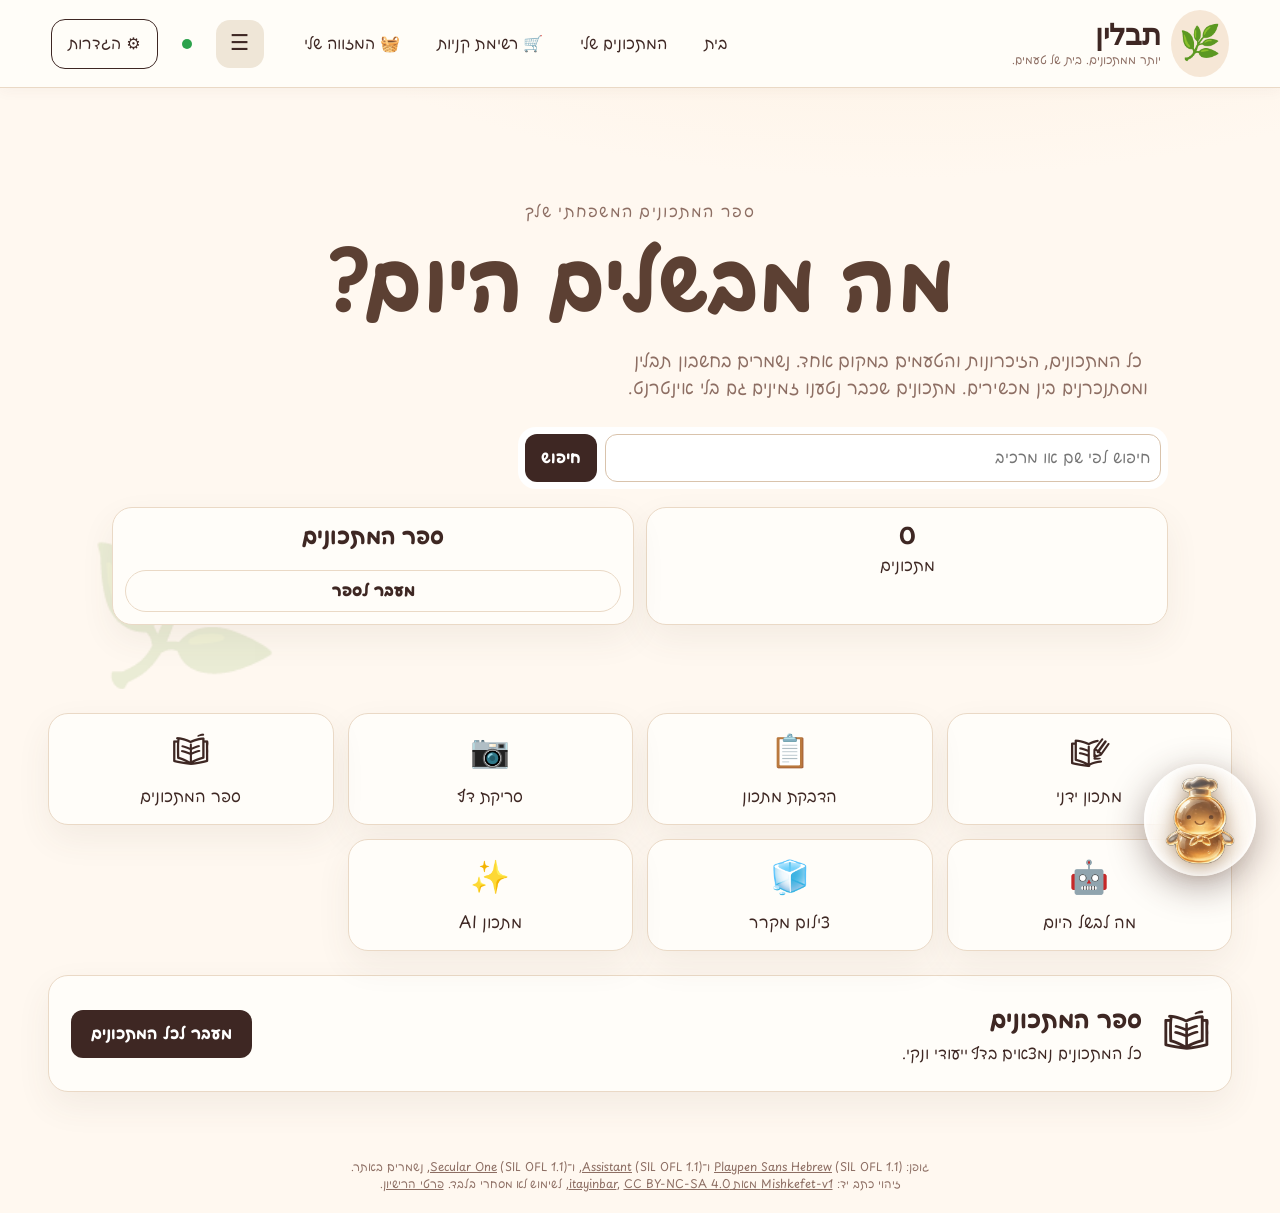
==== commit 7c5a819e: "v79+v80+v81: FAB glass fix (112px, white 40% glass), trimmed mascot fills circle, fast blink every 2" ====
--- a/public/index.html
+++ b/public/index.html
@@ -1,8 +1,8 @@
-<!doctype html><html lang="he" dir="rtl"><head><meta charset="utf-8"><meta name="viewport" content="width=device-width,initial-scale=1,viewport-fit=cover"><meta name="theme-color" content="#3E2723"><meta name="description" content="תבלין - ספר המתכונים המשפחתי שלך"><title>תבלין | בית של טעמים</title><link rel="manifest" href="4-manifest.webmanifest"><link rel="icon" href="5-icon.svg"><link rel="stylesheet" href="2-style.css?v=79"><link rel="preload" href="fonts/PlaypenSansHebrew.ttf" as="font" type="font/ttf" crossorigin><link rel="preload" href="assets/mascot.webp?v=79" as="image"><link rel="preload" href="assets/mascot-blink.webp?v=79" as="image"></head><body>
+<!doctype html><html lang="he" dir="rtl"><head><meta charset="utf-8"><meta name="viewport" content="width=device-width,initial-scale=1,viewport-fit=cover"><meta name="theme-color" content="#3E2723"><meta name="description" content="תבלין - ספר המתכונים המשפחתי שלך"><title>תבלין | בית של טעמים</title><link rel="manifest" href="4-manifest.webmanifest"><link rel="icon" href="5-icon.svg"><link rel="stylesheet" href="2-style.css?v=81"><link rel="preload" href="fonts/PlaypenSansHebrew.ttf" as="font" type="font/ttf" crossorigin><link rel="preload" href="assets/mascot.webp?v=81" as="image"><link rel="preload" href="assets/mascot-blink.webp?v=81" as="image"></head><body>
 <header class="top"><button class="brand" data-view="home" aria-label="בית"><span class="logo">🌿</span><span><b>תבלין</b><small>יותר ממתכונים. בית של טעמים.</small></span></button><nav><button data-view="home">בית</button><button data-view="library">המתכונים שלי</button><button data-view="shopping">🛒 רשימת קניות</button><button data-view="inventory">🧺 המזווה שלי</button></nav><button id="appMenuBtn" class="appMenuBtn" aria-label="תפריט">☰</button><dialog id="appMenu"><div class="appMenuPanel"><div class="dlgHead"><h2>כל האפשרויות</h2><button id="closeAppMenu">✕</button></div><details open><summary>מתכונים</summary><button data-menu-view="library">ספר המתכונים</button><button data-menu-view="planner">🗓️ תכנון ארוחות שבועי</button><button data-menu-view="shopping">רשימת קניות</button><button data-menu-view="inventory">מה יש בבית</button><button data-menu-action="addMenu">הוספת מתכון</button><button data-menu-action="trash">סל המחזור</button></details><details><summary>בישול</summary><button data-menu-action="resume">חזרה לבישול פעיל</button><p>במסך הבישול: כל המתכון, שלב אחרי שלב, הכי מפורט וטיימרים.</p></details><details><summary>כלים</summary><button data-menu-view="backup">גיבוי ושחזור</button><button data-menu-settings>הגדרות וערכות נושא</button></details><details><summary>מצב האפליקציה</summary><button data-menu-network>בדיקת חיבור לרשת</button><p>העיגול הירוק/האדום בראש המסך מציג את מצב החיבור.</p></details></div></dialog><button id="networkStatus" class="networkDot" aria-label="מצב רשת" title="מצב רשת"></button><button id="settingsBtn" class="ghost">⚙ הגדרות</button><button id="installBtn" class="ghost" hidden>התקנה</button></header>
 <main id="app" tabindex="-1"><div class="skelWrap" aria-hidden="true"><div class="skel"></div><div class="skel"></div><div class="skel"></div><div class="skel"></div></div><p class="muted">טוען את תבלין…</p></main><div id="toast" role="status"></div>
-<button id="aiFab" class="aiFab" aria-label="עוזר חכם — צ׳אט מתכונים"><img src="assets/mascot.webp?v=79" alt="עוזר חכם"></button>
-<div id="aiPopup" class="aiPopup" hidden><div class="aiPopupHead"><img src="assets/mascot.webp?v=79" alt="" class="aiPopupMascot"><div><b>אני העוזר החכם</b><small>עוזר רק בענייני מתכונים ואוכל 🍳</small></div><button id="aiPopupClose" aria-label="סגירת צ׳אט">✕</button></div><div id="aiPopupLog" class="chatLog"><div class="bubble ai">היי! אני העוזר החכם של תבלין 🍳<br>אני עוזר <b>רק</b> בענייני מתכונים ואוכל.</div></div><div class="aiPopupInput"><input id="aiPopupField" placeholder="שאלו על מתכונים..." autocomplete="off"><button class="primary" id="aiPopupSend">שליחה</button></div></div>
+<button id="aiFab" class="aiFab" aria-label="עוזר חכם — צ׳אט מתכונים"><img src="assets/mascot.webp?v=81" alt="עוזר חכם"></button>
+<div id="aiPopup" class="aiPopup" hidden><div class="aiPopupHead"><img src="assets/mascot.webp?v=81" alt="" class="aiPopupMascot"><div><b>אני העוזר החכם</b><small>עוזר רק בענייני מתכונים ואוכל 🍳</small></div><button id="aiPopupClose" aria-label="סגירת צ׳אט">✕</button></div><div id="aiPopupLog" class="chatLog"><div class="bubble ai">היי! אני העוזר החכם של תבלין 🍳<br>אני עוזר <b>רק</b> בענייני מתכונים ואוכל.</div></div><div class="aiPopupInput"><input id="aiPopupField" placeholder="שאלו על מתכונים..." autocomplete="off"><button class="primary" id="aiPopupSend">שליחה</button></div></div>
 <dialog id="recipeDialog"><form id="recipeForm"><div class="dlgHead"><h2 id="formTitle">מתכון חדש</h2><button type="button" data-close>← חזרה</button></div><input type="hidden" name="id"><label>שם המתכון *<input name="name" required autocomplete="off"></label><div class="two"><label>סוג<select name="category"><option>ארוחות עיקריות</option><option>דגים</option><option>מרקים</option><option>סלטים ותוספות</option><option>מאפים ופשטידות</option><option>עוגות וקינוחים</option><option>ארוחות בוקר</option><option>ילדים</option><option>שבת וחגים</option><option>אחר</option></select></label><label>זמן בדקות<input name="minutes" type="number" min="0" max="1440" value="30"></label></div><label>תמונה<input name="photo" type="file" accept="image/*"></label><label>מרכיבים - שורה לכל מרכיב *<textarea name="ingredients" rows="7" required></textarea></label><div id="missBox"></div><div class="row"><input id="subInput" placeholder="מרכיב לחיפוש תחליף (למשל: שמנת מתוקה)" autocomplete="off"><button type="button" id="subBtn">💡 תחליפים</button></div><div id="subResult"></div><label>שלבי הכנה - שורה לכל שלב *<textarea name="steps" rows="7" required></textarea></label><label>הערות<textarea name="notes" rows="3"></textarea></label><div class="formActions"><button type="button" class="danger" id="deleteRecipe" hidden>מחיקה</button><button class="primary" type="submit">שמירת המתכון</button></div><p class="autosave">הטיוטה נשמרת אוטומטית במכשיר</p></form></dialog>
 <dialog id="pasteDialog"><form id="pasteForm"><div class="dlgHead"><h2>הדבקת מתכון</h2><button type="button" data-close>← חזרה</button></div><p>הדביקו מתכון. לפני השמירה תוכלו לבדוק ולתקן את המבנה.</p><textarea name="raw" rows="16" placeholder="שם המתכון&#10;&#10;מרכיבים:&#10;...&#10;&#10;אופן הכנה:&#10;..." required></textarea><button class="primary">המשך לבדיקה</button></form></dialog>
 <dialog id="scanDialog"><form id="scanForm"><div class="dlgHead"><h2>סריקה ובדיקה</h2><button type="button" data-close>← חזרה</button></div><p>התמונה מעובדת במכשיר בלבד. הטקסט הוא טיוטה לעריכה ולא נשמר לפני אישור שלך.</p><div class="scanChoices"><label class="upload">🗂️ בחירת קובץ<input name="scanFile" type="file" accept="image/*"></label><label class="upload">📷 צילום במצלמה<input name="scanCamera" type="file" accept="image/*" capture="environment"></label></div><label><input id="scanHandwriting" type="checkbox"> זה דף בכתב יד - נסה זיהוי ניסיוני (הורדה ראשונה כ-70MB, מומלץ Wi-Fi)</label><img id="scanPreview" alt="תצוגת הדף" hidden><p id="ocrStatus" class="notice" hidden></p><section id="ocrReview" class="ocrReview" hidden></section><label>תמלול אוטומטי - נא לבדוק ולתקן<textarea name="raw" rows="12" placeholder="הקלידו או הדביקו את הטקסט שזוהה. שורות לא ברורות אפשר לסמן ב-?" required></textarea></label><div class="row"><button type="button" class="primary" id="scanAiBtn">✨ ניתוח חכם של הטקסט</button></div><div class="notice">הניתוח החכם מפרק את הטקסט למתכון מובנה אוטומטית. תמיד בודקים ומתקנים לפני שמירה.</div><button class="primary">המשך למסך בדיקה</button></form></dialog>
@@ -48,4 +48,4 @@
 <script src="fridge-scan.js?v=78"></script>
 <script src="ai-recipe.js?v=78"></script>
 <script src="timer-sounds.js?v=78"></script>
-<script src="3-app.js?v=79"></script></body></html>
+<script src="3-app.js?v=81"></script></body></html>
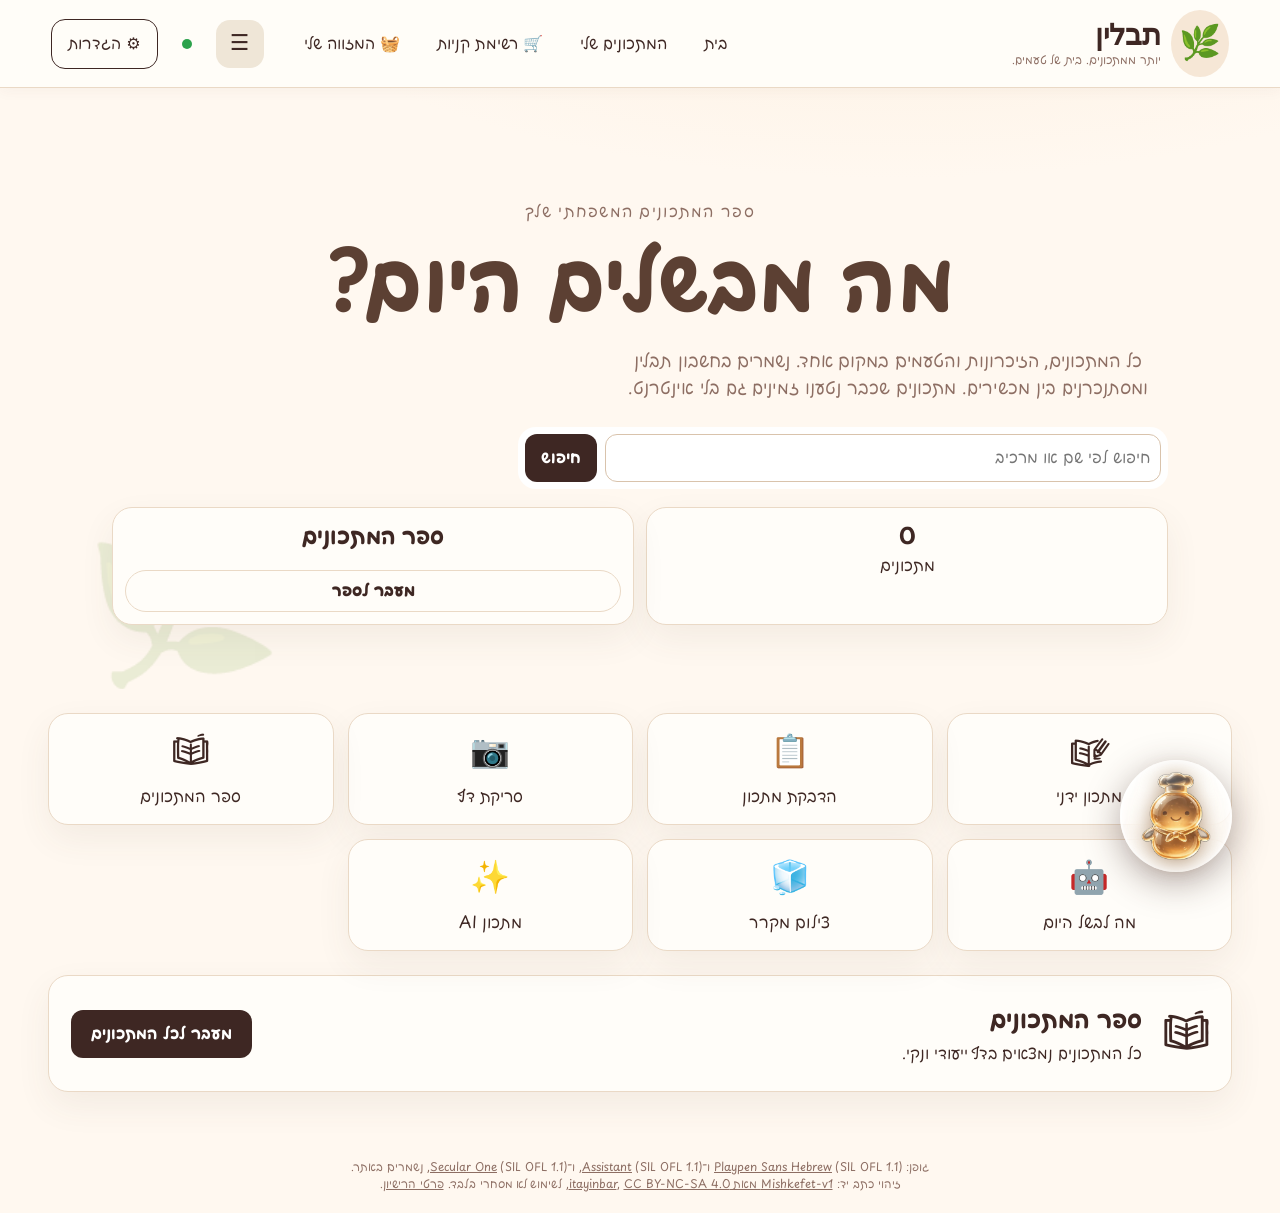
==== commit 16224bf9: "v79+v80+v81: FAB glass fix (112px, white 40% glass), trimmed mascot fills circle, fast blink every 2" ====
--- a/public/index.html
+++ b/public/index.html
@@ -1,8 +1,8 @@
-<!doctype html><html lang="he" dir="rtl"><head><meta charset="utf-8"><meta name="viewport" content="width=device-width,initial-scale=1,viewport-fit=cover"><meta name="theme-color" content="#3E2723"><meta name="description" content="תבלין - ספר המתכונים המשפחתי שלך"><title>תבלין | בית של טעמים</title><link rel="manifest" href="4-manifest.webmanifest"><link rel="icon" href="5-icon.svg"><link rel="stylesheet" href="2-style.css?v=81"><link rel="preload" href="fonts/PlaypenSansHebrew.ttf" as="font" type="font/ttf" crossorigin><link rel="preload" href="assets/mascot.webp?v=81" as="image"><link rel="preload" href="assets/mascot-blink.webp?v=81" as="image"></head><body>
+<!doctype html><html lang="he" dir="rtl"><head><meta charset="utf-8"><meta name="viewport" content="width=device-width,initial-scale=1,viewport-fit=cover"><meta name="theme-color" content="#3E2723"><meta name="description" content="תבלין - ספר המתכונים המשפחתי שלך"><title>תבלין | בית של טעמים</title><link rel="manifest" href="4-manifest.webmanifest"><link rel="icon" href="5-icon.svg"><link rel="stylesheet" href="2-style.css?v=83"><link rel="preload" href="fonts/PlaypenSansHebrew.ttf" as="font" type="font/ttf" crossorigin><link rel="preload" href="assets/mascot.webp?v=83" as="image"><link rel="preload" href="assets/mascot-blink.webp?v=83" as="image"><link rel="preload" href="assets/mascot-thinking-spoon.webp?v=83" as="image"><link rel="preload" href="assets/mascot-thinking-spoon-blink.webp?v=83" as="image"></head><body>
 <header class="top"><button class="brand" data-view="home" aria-label="בית"><span class="logo">🌿</span><span><b>תבלין</b><small>יותר ממתכונים. בית של טעמים.</small></span></button><nav><button data-view="home">בית</button><button data-view="library">המתכונים שלי</button><button data-view="shopping">🛒 רשימת קניות</button><button data-view="inventory">🧺 המזווה שלי</button></nav><button id="appMenuBtn" class="appMenuBtn" aria-label="תפריט">☰</button><dialog id="appMenu"><div class="appMenuPanel"><div class="dlgHead"><h2>כל האפשרויות</h2><button id="closeAppMenu">✕</button></div><details open><summary>מתכונים</summary><button data-menu-view="library">ספר המתכונים</button><button data-menu-view="planner">🗓️ תכנון ארוחות שבועי</button><button data-menu-view="shopping">רשימת קניות</button><button data-menu-view="inventory">מה יש בבית</button><button data-menu-action="addMenu">הוספת מתכון</button><button data-menu-action="trash">סל המחזור</button></details><details><summary>בישול</summary><button data-menu-action="resume">חזרה לבישול פעיל</button><p>במסך הבישול: כל המתכון, שלב אחרי שלב, הכי מפורט וטיימרים.</p></details><details><summary>כלים</summary><button data-menu-view="backup">גיבוי ושחזור</button><button data-menu-settings>הגדרות וערכות נושא</button></details><details><summary>מצב האפליקציה</summary><button data-menu-network>בדיקת חיבור לרשת</button><p>העיגול הירוק/האדום בראש המסך מציג את מצב החיבור.</p></details></div></dialog><button id="networkStatus" class="networkDot" aria-label="מצב רשת" title="מצב רשת"></button><button id="settingsBtn" class="ghost">⚙ הגדרות</button><button id="installBtn" class="ghost" hidden>התקנה</button></header>
 <main id="app" tabindex="-1"><div class="skelWrap" aria-hidden="true"><div class="skel"></div><div class="skel"></div><div class="skel"></div><div class="skel"></div></div><p class="muted">טוען את תבלין…</p></main><div id="toast" role="status"></div>
-<button id="aiFab" class="aiFab" aria-label="עוזר חכם — צ׳אט מתכונים"><img src="assets/mascot.webp?v=81" alt="עוזר חכם"></button>
-<div id="aiPopup" class="aiPopup" hidden><div class="aiPopupHead"><img src="assets/mascot.webp?v=81" alt="" class="aiPopupMascot"><div><b>אני העוזר החכם</b><small>עוזר רק בענייני מתכונים ואוכל 🍳</small></div><button id="aiPopupClose" aria-label="סגירת צ׳אט">✕</button></div><div id="aiPopupLog" class="chatLog"><div class="bubble ai">היי! אני העוזר החכם של תבלין 🍳<br>אני עוזר <b>רק</b> בענייני מתכונים ואוכל.</div></div><div class="aiPopupInput"><input id="aiPopupField" placeholder="שאלו על מתכונים..." autocomplete="off"><button class="primary" id="aiPopupSend">שליחה</button></div></div>
+<button id="aiFab" class="aiFab" aria-label="עוזר חכם — צ׳אט מתכונים"><img src="assets/mascot.webp?v=83" alt="עוזר חכם"></button>
+<div id="aiPopup" class="aiPopup" hidden><div class="aiPopupHead"><img src="assets/mascot.webp?v=83" alt="" class="aiPopupMascot"><div><b>אני העוזר החכם</b><small>עוזר רק בענייני מתכונים ואוכל 🍳</small></div><button id="aiPopupClose" aria-label="סגירת צ׳אט">✕</button></div><div id="aiPopupLog" class="chatLog"><div class="bubble ai">היי! אני העוזר החכם של תבלין 🍳<br>אני עוזר <b>רק</b> בענייני מתכונים ואוכל.</div></div><div class="aiPopupInput"><button class="iconBtn" id="aiPopupMic" title="הקלטה קולית" aria-label="הקלטה קולית">🎙️</button><input id="aiPopupField" placeholder="שאלו על מתכונים..." autocomplete="off"><button class="primary" id="aiPopupSend">שליחה</button><button class="iconBtn" id="aiPopupTts" title="הקראת תשובות" aria-label="הקראת תשובות">🔊</button></div></div>
 <dialog id="recipeDialog"><form id="recipeForm"><div class="dlgHead"><h2 id="formTitle">מתכון חדש</h2><button type="button" data-close>← חזרה</button></div><input type="hidden" name="id"><label>שם המתכון *<input name="name" required autocomplete="off"></label><div class="two"><label>סוג<select name="category"><option>ארוחות עיקריות</option><option>דגים</option><option>מרקים</option><option>סלטים ותוספות</option><option>מאפים ופשטידות</option><option>עוגות וקינוחים</option><option>ארוחות בוקר</option><option>ילדים</option><option>שבת וחגים</option><option>אחר</option></select></label><label>זמן בדקות<input name="minutes" type="number" min="0" max="1440" value="30"></label></div><label>תמונה<input name="photo" type="file" accept="image/*"></label><label>מרכיבים - שורה לכל מרכיב *<textarea name="ingredients" rows="7" required></textarea></label><div id="missBox"></div><div class="row"><input id="subInput" placeholder="מרכיב לחיפוש תחליף (למשל: שמנת מתוקה)" autocomplete="off"><button type="button" id="subBtn">💡 תחליפים</button></div><div id="subResult"></div><label>שלבי הכנה - שורה לכל שלב *<textarea name="steps" rows="7" required></textarea></label><label>הערות<textarea name="notes" rows="3"></textarea></label><div class="formActions"><button type="button" class="danger" id="deleteRecipe" hidden>מחיקה</button><button class="primary" type="submit">שמירת המתכון</button></div><p class="autosave">הטיוטה נשמרת אוטומטית במכשיר</p></form></dialog>
 <dialog id="pasteDialog"><form id="pasteForm"><div class="dlgHead"><h2>הדבקת מתכון</h2><button type="button" data-close>← חזרה</button></div><p>הדביקו מתכון. לפני השמירה תוכלו לבדוק ולתקן את המבנה.</p><textarea name="raw" rows="16" placeholder="שם המתכון&#10;&#10;מרכיבים:&#10;...&#10;&#10;אופן הכנה:&#10;..." required></textarea><button class="primary">המשך לבדיקה</button></form></dialog>
 <dialog id="scanDialog"><form id="scanForm"><div class="dlgHead"><h2>סריקה ובדיקה</h2><button type="button" data-close>← חזרה</button></div><p>התמונה מעובדת במכשיר בלבד. הטקסט הוא טיוטה לעריכה ולא נשמר לפני אישור שלך.</p><div class="scanChoices"><label class="upload">🗂️ בחירת קובץ<input name="scanFile" type="file" accept="image/*"></label><label class="upload">📷 צילום במצלמה<input name="scanCamera" type="file" accept="image/*" capture="environment"></label></div><label><input id="scanHandwriting" type="checkbox"> זה דף בכתב יד - נסה זיהוי ניסיוני (הורדה ראשונה כ-70MB, מומלץ Wi-Fi)</label><img id="scanPreview" alt="תצוגת הדף" hidden><p id="ocrStatus" class="notice" hidden></p><section id="ocrReview" class="ocrReview" hidden></section><label>תמלול אוטומטי - נא לבדוק ולתקן<textarea name="raw" rows="12" placeholder="הקלידו או הדביקו את הטקסט שזוהה. שורות לא ברורות אפשר לסמן ב-?" required></textarea></label><div class="row"><button type="button" class="primary" id="scanAiBtn">✨ ניתוח חכם של הטקסט</button></div><div class="notice">הניתוח החכם מפרק את הטקסט למתכון מובנה אוטומטית. תמיד בודקים ומתקנים לפני שמירה.</div><button class="primary">המשך למסך בדיקה</button></form></dialog>
@@ -48,4 +48,5 @@
 <script src="fridge-scan.js?v=78"></script>
 <script src="ai-recipe.js?v=78"></script>
 <script src="timer-sounds.js?v=78"></script>
-<script src="3-app.js?v=81"></script></body></html>
+<script src="shopping-smart.js?v=83"></script>
+<script src="3-app.js?v=83"></script></body></html>
--- a/public/2-style.css
+++ b/public/2-style.css
@@ -20,7 +20,7 @@
 .appMenuPanel{overflow:auto;max-height:100vh}.appMenuPanel details>button{white-space:normal;overflow-wrap:normal;word-break:normal}.appMenuPanel summary{display:flex;justify-content:space-between}.appMenuPanel summary::after{content:'▾';margin-right:auto}@media(max-width:600px){.appMenuPanel details>button{display:flex;align-items:center;width:100%;padding:13px 15px;margin:7px 0;text-align:right}.appMenuPanel details{padding:8px 0}.appMenuPanel .dlgHead{position:sticky;top:0;background:var(--paper);z-index:2}}@media(max-width:900px) and (orientation:landscape){.top{min-height:58px;padding-block:6px}.hero{padding:20px!important}.hero h1{font-size:2rem}.quick{grid-template-columns:repeat(4,1fr);margin:12px 0}.quick button{min-height:75px}.quick span{font-size:1.4rem}.libraryCta{flex-direction:row!important;padding:14px!important}.libraryCta>span{font-size:1.8rem}#cookContent{padding:12px 22px}.cookTop{padding-top:40px}.cookModes{margin:4px 0 10px}.cookFocus{padding:12px;overflow:auto}.cookFocus .step{font-size:1.3rem;padding:10px}.timerBox{padding:10px;margin:6px 0}.cookNav{padding:6px 0}.scanChoices{grid-template-columns:1fr 1fr}dialog form{padding:16px;max-height:100vh}.appMenuPanel{max-height:100vh;padding:12px}.appMenuPanel details{padding:2px 0}.appMenuPanel details>button{min-height:38px;margin:3px 0}}
 /* Explicit readable surfaces for every card/panel in all themes */
 .backupPanel,.empty,.libraryCta,.card,.trashPanel,.addMenuPanel,.appMenuPanel,.recipeSheet,.cookFocus{background:var(--paper)!important;color:var(--ink)!important}.backupPanel h1,.backupPanel h2,.backupPanel h3,.backupPanel p,.backupPanel b,.empty h2,.empty p,.libraryCta h2,.libraryCta p,.card h3,.card p,.trashPanel,.addMenuPanel,.appMenuPanel,.recipeSheet,.cookFocus{color:var(--ink)!important}.backupPanel .primary,.libraryCta .primary,.card .primary{color:#fff!important}.statusbar{grid-template-columns:repeat(2,1fr)}body[data-theme="spice"] .backupPanel,body[data-theme="spice"] .empty,body[data-theme="spice"] .card{background:#fffaf2!important;color:#3a2115!important}body[data-theme="spice"] .backupPanel *,body[data-theme="spice"] .empty *,body[data-theme="spice"] .card h3,body[data-theme="spice"] .card .meta{color:#3a2115!important}body[data-theme="spice"] .backupPanel .primary,body[data-theme="spice"] .card .primary{color:#fff!important}body[data-theme="night"] .backupPanel,body[data-theme="night"] .empty,body[data-theme="night"] .card{background:#18231f!important;color:#f3f4ed!important}body[data-theme="night"] .backupPanel *,body[data-theme="night"] .empty *,body[data-theme="night"] .card h3{color:#f3f4ed!important}
-.activeCookStrip{display:flex;align-items:center;gap:6px;background:#fff1f0;border:1px solid #d9534f;border-radius:10px;padding:4px 6px;margin:10px 0;color:#a5211d;max-width:100%}.activeCookStrip button{background:transparent;color:#a5211d;padding:5px 7px;white-space:nowrap;overflow:hidden;text-overflow:ellipsis}.activeCookStrip button:first-child{flex:1;text-align:right}.activeCookStrip .activeClose{flex:0 0 auto;font-weight:900;font-size:1rem}.activeCookStrip b{color:#b8201a}@media(max-width:600px){.activeCookStrip{font-size:.78rem;margin:7px 0}.activeCookStrip button{padding:4px}}
+
 .shoppingList{margin-top:18px}.shoppingItem{display:flex;justify-content:space-between;align-items:center;background:var(--paper);border:1px solid var(--line);padding:12px 16px;margin:8px 0;border-radius:14px}.shoppingItem label{display:flex;align-items:center;gap:10px;margin:0}.shoppingItem.done span{text-decoration:line-through;opacity:.6}.shoppingItem input{width:22px;height:22px}
 .recipeBookStat{display:flex;flex-direction:column;gap:8px}.recipeBookStat button{margin-top:auto;padding:7px 10px;background:#fff;color:var(--green);white-space:nowrap;word-break:normal;overflow-wrap:normal}
 @media(max-width:600px){.top{display:grid;grid-template-columns:auto auto 1fr auto;gap:10px;padding:10px 14px;min-height:68px}.brand{min-width:0;margin:0;grid-column:4}.brand b{font-size:1.45rem;white-space:nowrap}.brand small{display:none}.logo{font-size:1.35rem;padding:7px}.appMenuBtn{grid-column:2}.networkDot{grid-column:1}.top>#settingsBtn{grid-column:1;padding:8px 10px;font-size:.85rem;white-space:nowrap}.top>#installBtn{display:none!important}.statusbar{grid-template-columns:1fr 1fr}.recipeBookStat button{font-size:.82rem}}
@@ -284,7 +284,6 @@
 .shopGroup{margin:14px 0 4px;font-size:1rem;color:var(--muted,#6b5b4b)}
 .shoppingItem input[type=checkbox]{width:28px;height:28px}.shoppingItem button,.shoppingItem label{min-height:48px}.shoppingItem button{min-width:48px}
 .cookable{margin:12px 0;padding:10px;border:1px solid var(--line,#e5d9c8);border-radius:12px}.cookableRow{display:flex;justify-content:space-between;gap:8px;width:100%;min-height:48px;margin:4px 0;align-items:center}
-.activeCookStrip{background:#fff4dc!important;border-color:#d99a2b!important;color:#7a4b00!important}
 header button,nav button,.fav,[data-fav],.menuBtn,#networkStatus,dialog .dlgHead button{min-width:48px;min-height:48px}
 
 /* ===== AI features ===== */
@@ -361,11 +360,41 @@
 #settingsDialog .formActions{position:sticky;bottom:0;background:var(--paper);padding:12px 0}
 
 /* ===== AI FAB (v78) — glassmorphism, big, prominent ===== */
-.aiFab{position:fixed;bottom:24px;inset-inline-start:24px;z-index:9000;width:112px;height:112px;border-radius:50%;border:2px solid rgba(255,255,255,.75);background:rgba(255,255,255,.4);backdrop-filter:blur(16px) saturate(1.3);-webkit-backdrop-filter:blur(16px) saturate(1.3);box-shadow:0 10px 36px rgba(62,39,35,.4),inset 0 2px 6px rgba(255,255,255,.65),inset 0 -2px 6px rgba(255,255,255,.25);cursor:pointer;padding:8px;transition:transform .2s}
+.aiFab{position:fixed;bottom:28px;right:48px;z-index:9000;width:112px;height:112px;border-radius:50%;border:2px solid rgba(255,255,255,.75);background:rgba(255,255,255,.4);backdrop-filter:blur(16px) saturate(1.3);-webkit-backdrop-filter:blur(16px) saturate(1.3);box-shadow:0 10px 36px rgba(62,39,35,.4),inset 0 2px 6px rgba(255,255,255,.65),inset 0 -2px 6px rgba(255,255,255,.25);cursor:pointer;padding:8px;transition:transform .25s ease,left .35s ease,right .35s ease}
 .aiFab:hover{transform:scale(1.08)}
+.aiFab.chat-open{transform:translateX(-64px)}
+.aiFab.chat-open:hover{transform:translateX(-64px) scale(1.08)}
+.aiFab.chat-open:active{transform:translateX(-64px) scale(.95)}
 .aiFab img{display:block;width:100%;height:100%;border-radius:50%;object-fit:cover;filter:drop-shadow(0 3px 10px rgba(120,70,20,.55))}
 .aiFab:active{transform:scale(.95)}
-@media(max-width:600px){.aiFab{width:96px;height:96px;bottom:20px;inset-inline-start:20px}}
+.aiFab.peek{left:-82px;right:auto;transform:none}
+@media(max-width:600px){.aiFab{width:96px;height:96px;bottom:24px;right:32px}.aiFab.peek{left:-66px;right:auto}}
+@media(max-width:600px){.aiFab.chat-open{transform:translateX(-48px)}.aiFab.chat-open:hover{transform:translateX(-48px) scale(1.08)}.aiFab.chat-open:active{transform:translateX(-48px) scale(.95)}}
+@media (prefers-reduced-motion:reduce){.aiFab{transition:none}}
+.aiFab.speaking{animation:fabSpeak 1.2s ease-in-out infinite}
+@keyframes fabSpeak{50%{box-shadow:0 0 0 14px rgba(197,111,54,.28),0 10px 36px rgba(62,39,35,.4)}}
+@media (prefers-reduced-motion:reduce){.aiFab.speaking{animation:none}}
+/* ===== Mascot thinking state (v83) — gentle stirring ±6° ===== */
+.aiFab.thinking img,.aiPopup.thinking .aiPopupMascot{animation:stir 2.4s ease-in-out infinite;transform-origin:50% 62%}
+@keyframes stir{0%,100%{transform:rotate(-6deg)}50%{transform:rotate(6deg)}}
+@media (prefers-reduced-motion:reduce){.aiFab.thinking img,.aiPopup.thinking .aiPopupMascot{animation:none}}
+/* ===== Continue-cooking chip — quiet, subtle (v83) ===== */
+.cookChip{display:inline-flex;align-items:center;gap:8px;background:#f8f4ec;border:1px solid #e3d9c6;color:#6f5f4c;border-radius:999px;padding:9px 18px;font-size:.98rem;cursor:pointer;margin:2px 0 12px;box-shadow:0 1px 3px rgba(62,39,35,.08)}
+.cookChip:hover{background:#f1eadd}
+.cookCardBadge{display:inline-block;background:#f8f4ec;border:1px solid #e3d9c6;color:#6f5f4c;border-radius:999px;padding:3px 12px;font-size:.82rem;margin-bottom:6px}
+/* manual shopping add — big touch targets */
+#shoppingForm{font-size:1.1rem;margin-top:18px}
+#shoppingForm input{padding:15px;font-size:1.15rem}
+#shoppingForm button{padding:15px 26px;font-size:1.15rem;min-height:58px;font-weight:700}
+/* chat voice */
+.iconBtn{background:transparent;border:1px solid var(--line,#e5d9c8);border-radius:12px;min-width:52px;min-height:52px;font-size:1.35rem;cursor:pointer;flex:0 0 auto}
+.iconBtn.off{opacity:.4}
+#aiPopupMic.listening{animation:micPulse 1s ease-in-out infinite;background:#f3d9d5;border-color:#a13f36}
+@keyframes micPulse{50%{transform:scale(1.12);box-shadow:0 0 0 10px rgba(161,63,54,.18)}}
+@media (prefers-reduced-motion:reduce){#aiPopupMic.listening{animation:none}}
+.aiPopupInput{display:flex;gap:8px;align-items:center}
+.smartBuyList{list-style:none;padding:0;margin:10px 0;display:grid;gap:8px}
+.smartBuyList li{background:#fff;border:1px solid var(--line,#e5d9c8);border-radius:12px;padding:10px 14px;font-size:1.05rem}
 .chatMascot{width:36px;height:36px;border-radius:50%;object-fit:cover;vertical-align:middle;margin-inline-end:8px}
 /* === perf v78: lazy card images, skeleton placeholders, library load-more === */
 .card .photo img{width:100%;height:100%;object-fit:cover;display:block}
@@ -377,7 +406,7 @@
 @media (prefers-reduced-motion:reduce){.skel{animation:none}}
 
 /* ===== AI Popup Chat (v78) — small, minimal, attached to FAB ===== */
-.aiPopup{position:fixed;bottom:156px;inset-inline-start:24px;z-index:9001;width:min(360px,calc(100vw - 32px));height:min(480px,calc(100vh - 180px));display:flex;flex-direction:column;background:var(--paper,#fffdf8);border-radius:18px;box-shadow:0 12px 40px rgba(0,0,0,.3);border:1px solid var(--line,#e5d9c8);overflow:hidden}
+.aiPopup{position:fixed;bottom:160px;inset-inline-start:48px;z-index:9001;width:min(360px,calc(100vw - 32px));height:min(480px,calc(100vh - 180px));display:flex;flex-direction:column;background:var(--paper,#fffdf8);border-radius:18px;box-shadow:0 12px 40px rgba(0,0,0,.3);border:1px solid var(--line,#e5d9c8);overflow:hidden}
 .aiPopup[hidden]{display:none}
 .aiPopupHead{display:flex;align-items:center;gap:10px;padding:12px 14px;background:linear-gradient(135deg,#3E2723,#5D4037);color:#fff}
 .aiPopupMascot{width:44px;height:44px;border-radius:50%;object-fit:cover;background:rgba(255,255,255,.15)}
@@ -389,4 +418,4 @@
 .aiPopupInput{display:flex;gap:8px;padding:10px;border-top:1px solid var(--line,#e5d9c8);background:var(--card,#fff)}
 .aiPopupInput input{flex:1;padding:12px;border-radius:10px;border:1px solid var(--line,#e5d9c8);font-size:1rem;min-height:44px}
 .aiPopupInput button{padding:12px 18px;min-height:44px}
-@media(max-width:600px){.aiPopup{bottom:132px;inset-inline-start:16px}}
+@media(max-width:600px){.aiPopup{bottom:140px;inset-inline-start:32px}}
